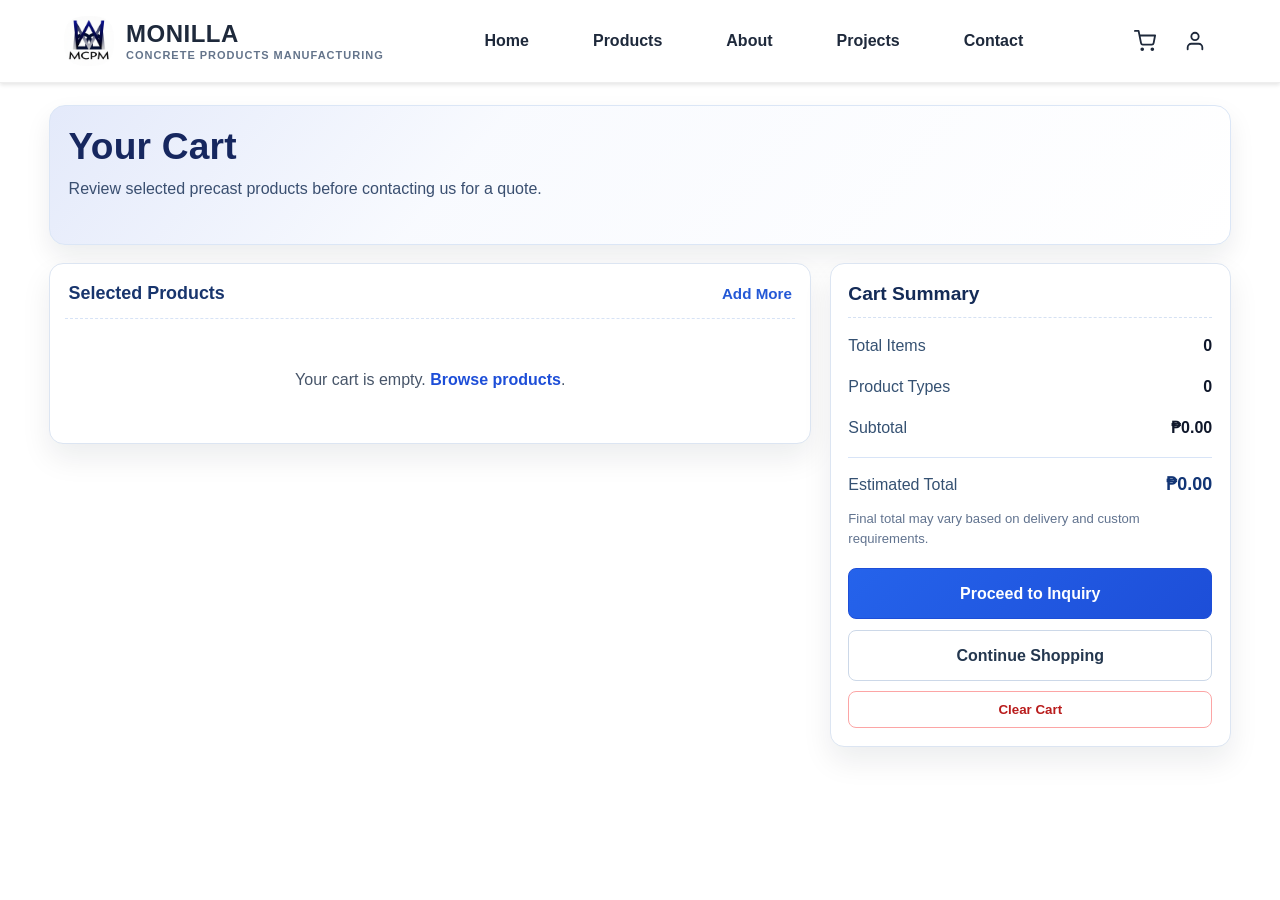
==== cart.html @ 105035a7 "Add cart system, DB tables, and frontend integration Introduce a persistent cart and ordering workfl" ====
<!doctype html>
<html lang="en">
  <head>
    <meta charset="UTF-8" />
    <meta name="viewport" content="width=device-width, initial-scale=1.0" />
    <title>Cart | Monilla Website</title>
    <link rel="icon" type="image/png" href="images/home_product/LOGO.png" />
    <link rel="stylesheet" href="style.css" />
  </head>
  <body>
    <div class="project-wrapper">
      <header>
        <div class="header-container">
          <div class="logo">
            <img
              src="images/home_product/LOGO.png"
              alt="Monilla Concrete Logo"
              class="logo-img"
            />
            <div class="logo-text">
              <span class="logo-title">MONILLA</span>
              <span class="logo-subtitle">CONCRETE PRODUCTS MANUFACTURING</span>
            </div>
          </div>

          <nav class="nav-menu">
            <a href="index.html#home" class="nav-link">Home</a>
            <a href="index.html#products" class="nav-link">Products</a>
            <a href="index.html#about" class="nav-link">About</a>
            <a href="index.html#projects" class="nav-link">Projects</a>
            <a href="index.html#contact" class="nav-link">Contact</a>
          </nav>

          <button
            class="mobile-menu-toggle"
            id="mobileMenuToggle"
            aria-label="Toggle navigation menu"
            aria-expanded="false"
            type="button"
          >
            <span></span>
            <span></span>
            <span></span>
          </button>

          <div class="header-right">
            <button
              class="header-icon-btn"
              id="cartBtn"
              aria-label="Shopping cart"
              type="button"
            >
              <svg
                xmlns="http://www.w3.org/2000/svg"
                width="22"
                height="22"
                viewBox="0 0 24 24"
                fill="none"
                stroke="currentColor"
                stroke-width="2"
                stroke-linecap="round"
                stroke-linejoin="round"
              >
                <circle cx="9" cy="21" r="1"></circle>
                <circle cx="20" cy="21" r="1"></circle>
                <path
                  d="M1 1h4l2.68 13.39a2 2 0 0 0 2 1.61h9.72a2 2 0 0 0 2-1.61L23 6H6"
                ></path>
              </svg>
              <span class="header-icon-badge hidden" id="cartBadge">0</span>
            </button>

            <div class="header-user-wrap" id="headerUserWrap">
              <button
                class="header-icon-btn"
                id="headerUserBtn"
                aria-label="User account"
                type="button"
              >
                <svg
                  xmlns="http://www.w3.org/2000/svg"
                  width="22"
                  height="22"
                  viewBox="0 0 24 24"
                  fill="none"
                  stroke="currentColor"
                  stroke-width="2"
                  stroke-linecap="round"
                  stroke-linejoin="round"
                >
                  <path d="M20 21v-2a4 4 0 0 0-4-4H8a4 4 0 0 0-4 4v2"></path>
                  <circle cx="12" cy="7" r="4"></circle>
                </svg>
              </button>
              <div class="header-user-dropdown hidden" id="headerUserDropdown">
                <a href="profile.html" class="header-dropdown-item"
                  >My Profile</a
                >
                <button
                  class="header-dropdown-item header-dropdown-logout"
                  id="headerLogoutBtn"
                  type="button"
                >
                  Logout
                </button>
              </div>
            </div>
          </div>
        </div>
      </header>

      <main class="cart-page" id="cartPage">
        <div class="cart-page-header">
          <h1>Your Cart</h1>
          <p>
            Review selected precast products before contacting us for a quote.
          </p>
        </div>

        <div class="cart-layout">
          <section class="cart-items-panel">
            <div class="cart-panel-title-row">
              <h2 class="cart-panel-title">Selected Products</h2>
              <a class="cart-panel-link" href="index.html#products">Add More</a>
            </div>
            <div id="cartItemsList"></div>
          </section>

          <aside class="cart-summary-panel">
            <h2 class="cart-summary-title">Cart Summary</h2>
            <div class="cart-summary-row">
              <span>Total Items</span>
              <span class="cart-summary-value" id="cartTotalItems">0</span>
            </div>
            <div class="cart-summary-row">
              <span>Product Types</span>
              <span class="cart-summary-value" id="cartTotalTypes">0</span>
            </div>
            <div class="cart-summary-row">
              <span>Subtotal</span>
              <span class="cart-summary-value" id="cartSubtotal">PHP 0.00</span>
            </div>
            <div class="cart-summary-row cart-summary-row-total">
              <span>Estimated Total</span>
              <span
                class="cart-summary-value cart-summary-total"
                id="cartGrandTotal"
                >PHP 0.00</span
              >
            </div>
            <p class="cart-summary-note">
              Final total may vary based on delivery and custom requirements.
            </p>

            <div class="cart-actions">
              <a class="cart-action-btn primary" href="index.html#contact"
                >Proceed to Inquiry</a
              >
              <a class="cart-action-btn" href="index.html#products"
                >Continue Shopping</a
              >
              <button
                class="cart-action-btn danger"
                id="clearCartBtn"
                type="button"
              >
                Clear Cart
              </button>
            </div>
          </aside>
        </div>
      </main>
    </div>

    <script src="js/cart.js"></script>
    <script src="js/header-auth.js"></script>
  </body>
</html>
---- style.css ----
/* === Branch Contact Section === */
.branch-contact-section {
  margin: 10em 0 5em 0;
}
.branch-contact-container {
  max-width: 1200px;
  margin: 0 auto;
}
.branch-contact-list {
  display: flex;
  flex-direction: column;
  gap: 2.5em;
}
.branch-contact-row {
  display: flex;
  flex-direction: row;
  gap: 2em;
  align-items: flex-start;
}
.branch-contact-row-bordered {
  border-bottom: 1px solid #eee;
  padding-bottom: 2em;
}
.branch-contact-icon {
  font-size: 2.2em;
  color: #3049b3;
  margin-right: 0.5em;
  display: flex;
  align-items: center;
}
.branch-contact-icon-emoji {
  vertical-align: middle;
}
.branch-contact-details {
  flex: 1;
}
.branch-contact-header {
  display: flex;
  align-items: baseline;
  gap: 0.7em;
}
.branch-contact-location {
  font-size: 2em;
  font-weight: 800;
  color: #222;
}
.branch-contact-type {
  font-size: 1em;
  color: #444;
}
.branch-contact-info-list {
  display: flex;
  flex-wrap: wrap;
  gap: 2em;
  margin-top: 1em;
}
.branch-contact-info-col {
  min-width: 180px;
}
.branch-contact-info-label {
  font-weight: 700;
  color: #22307a;
  margin-bottom: 0.3em;
}
.branch-contact-info-label-contact {
  margin: 0.7em 0 0.2em 0;
}
/* === Contact Form Section: Utility Classes for Cleaned HTML === */
.contact-form-margin {
  margin-top: 1.5rem;
}
.contact-form-btn-row {
  display: grid;
  gap: 0.6rem;
}
.contact-form-btn-fullwidth {
  width: 100%;
}
.contact-form-btn-icon {
  margin-right: 0.5rem;
}
/* About Partner With Us Section */
.about-partner-section {
  max-width: 1200px;
  margin: 5em auto 5em auto;
}
.about-partner-container {
  display: flex;
  flex-wrap: wrap;
  background: #fff;
  border-radius: 10px;
  box-shadow: 0 4px 24px rgba(30, 40, 80, 0.1);
  overflow: hidden;
  align-items: stretch;
}
.about-partner-img-col {
  flex: 1 1 340px;
  min-width: 320px;
  max-width: 480px;
  background: #f5f6fa;
  display: flex;
  align-items: center;
  justify-content: center;
}
.about-partner-img {
  width: 100%;
  height: 100%;
  max-width: 420px;
  object-fit: cover;
  display: block;
}
.about-partner-content-col {
  flex: 2 1 420px;
  min-width: 320px;
  padding: 3em 2.5em 2.5em 2.5em;
  display: flex;
  flex-direction: column;
  justify-content: center;
}
.about-partner-label {
  color: #3049b3;
  font-size: 1em;
  font-weight: 700;
  letter-spacing: 2px;
  text-transform: uppercase;
  margin-bottom: 0.7em;
}
.about-partner-title {
  font-size: 2.3em;
  font-weight: 800;
  color: #111;
  margin-bottom: 0.5em;
}
.about-partner-desc {
  font-size: 1.18em;
  color: #444;
  margin-bottom: 2em;
  max-width: 520px;
}
.about-partner-btn-row {
  display: flex;
  gap: 1em;
}
.about-partner-btn {
  font-weight: 700;
  font-size: 1.1em;
  border-radius: 4px;
  padding: 0.9em 2.5em;
  box-shadow: 0 2px 8px rgba(24, 86, 167, 0.1);
  cursor: pointer;
  border: none;
  transition: background 0.2s, color 0.2s, border 0.2s;
}
.about-partner-btn-primary {
  background: #22307a;
  color: #fff;
  border: none;
}
.about-partner-btn-primary:hover {
  background: #1856a7;
}
.about-partner-btn-secondary {
  background: #fff;
  color: #22307a;
  border: 2px solid #22307a;
}
.about-partner-btn-secondary:hover {
  background: #f0f4fa;
  color: #1856a7;
  border-color: #1856a7;
}
/* About Vision & Mission Section */
.about-vision-section {
  max-width: 1100px;
  margin: 5em auto 2em auto;
  display: flex;
  flex-wrap: wrap;
  gap: 2em;
}
.about-vision-card {
  flex: 1 1 320px;
  min-width: 260px;
  background: #fff;
  border: 1px solid #e0e0e0;
  border-radius: 8px;
  padding: 2em 2em 1.5em 2em;
  box-shadow: 0 2px 8px rgba(0, 0, 0, 0.04);
}
.about-vision-title {
  color: #22307a;
  font-size: 1.1em;
  margin-bottom: 0.7em;
  letter-spacing: 0.5px;
}
.about-vision-text {
  font-size: 1.15em;
  font-weight: 700;
  color: #222;
}
.about-mission-card {
  flex: 2 1 420px;
  min-width: 320px;
  background: #fff;
  border: 1px solid #e0e0e0;
  border-radius: 8px;
  padding: 2em 2em 1.5em 2em;
  box-shadow: 0 2px 8px rgba(0, 0, 0, 0.04);
}
.about-mission-title {
  color: #22307a;
  font-size: 1.1em;
  margin-bottom: 0.7em;
  letter-spacing: 0.5px;
}
.about-mission-list {
  font-size: 1.08em;
  padding-left: 1.2em;
  list-style: none;
  margin: 0;
}
.about-mission-item {
  margin-bottom: 0.8em;
}
.about-mission-item:last-child {
  margin-bottom: 0;
}
.about-mission-bullet {
  color: #22307a;
  font-size: 1.2em;
  margin-right: 0.5em;
  vertical-align: middle;
}
/* About Section */
.about-tabs {
  display: flex;
  justify-content: center;
  gap: 2em;
  background: #fff;
  border-bottom: 1px solid #e0e0e0;
  margin-bottom: 2em;
  margin-top: 1.5em;
}
.about-tab-link {
  color: #22307a;
  font-weight: 600;
  text-decoration: none;
  padding: 1em 0;
  transition: color 0.2s;
}
.about-tab-link:hover {
  color: #1856a7;
}
.about-overview-section {
  max-width: 900px;
  margin: 0 auto 2em auto;
}
.about-overview-title {
  font-size: 1.3em;
  color: #222;
  font-weight: 700;
  margin-bottom: 0.5em;
}
.about-overview-text {
  font-size: 1.08em;
}

@media (max-width: 900px) {
  .about-tabs {
    justify-content: flex-start;
    gap: 1rem;
    padding: 0 1rem;
    overflow-x: auto;
    overflow-y: hidden;
    white-space: nowrap;
    -webkit-overflow-scrolling: touch;
  }

  .about-tab-link {
    flex: 0 0 auto;
    white-space: nowrap;
    padding: 0.85em 0.1em;
  }

  .about-overview-section {
    padding: 0 1rem;
  }

  .about-company-section,
  .about-vision-section,
  .about-partner-section {
    padding-left: 1rem;
    padding-right: 1rem;
  }
}

@media (max-width: 600px) {
  .about-tabs {
    margin-top: 1rem;
    margin-bottom: 1.25rem;
  }

  .about-tab-link {
    font-size: 1rem;
    font-weight: 700;
  }

  .about-overview-title {
    font-size: 1.15rem;
    margin-bottom: 0.65rem;
  }

  .about-overview-text {
    font-size: 1rem;
    line-height: 1.6;
  }

  .about-vision-card,
  .about-mission-card,
  .about-partner-content-col,
  .about-partner-img-col {
    min-width: 0;
  }

  .about-partner-section {
    margin-top: 2.5em;
    margin-bottom: 2.5em;
  }

  .about-partner-container {
    flex-direction: column;
  }

  .about-partner-img-col {
    min-width: 100%;
    max-width: 100%;
    min-height: 180px;
  }

  .about-partner-content-col {
    padding: 1.5em 1.2em 1.2em 1.2em;
  }

  .about-partner-title {
    font-size: 2rem;
    line-height: 1.1;
  }

  .about-partner-desc {
    font-size: 1rem;
    margin-bottom: 1.2em;
  }

  .about-partner-btn-row {
    flex-direction: column;
    gap: 0.75em;
    width: 100%;
  }

  .about-partner-btn {
    width: 100%;
    max-width: 100%;
    padding: 0.8em 1em;
    font-size: 1rem;
  }
}
.about-company-section {
  max-width: 1200px;
  margin: 5em auto 2em auto;
}
.about-company-title {
  font-size: 1.3em;
  color: #222;
  font-weight: 700;
  text-align: center;
  margin-bottom: 1.5em;
  border-bottom: 1px solid #e0e0e0;
  padding-bottom: 0.5em;
}
.about-company-grid {
  display: grid;
  grid-template-columns: repeat(auto-fit, minmax(260px, 1fr));
  gap: 2em;
  border-bottom: 1px solid #e0e0e0;
  padding-bottom: 1.5em;
}
.about-company-grid h4 {
  color: #22307a;
  font-size: 1.1em;
  margin-bottom: 0.5em;
}
/* Why Choose Us Section */
.why-choose-section {
  margin: 2.5em 0 0 0;
  text-align: center;
}
.why-choose-title {
  font-size: 1.3rem;
  font-weight: 700;
  color: #1856a7;
  margin-bottom: 1em;
}
.why-choose-list {
  list-style: none;
  padding: 0;
  max-width: 350px;
  margin: 0 auto;
  text-align: left;
}
.why-choose-item {
  margin-bottom: 0.7em;
}
.why-choose-item:last-child {
  margin-bottom: 0;
}
.why-choose-check {
  color: #22a06b;
  font-size: 1.2em;
  margin-right: 0.5em;
  vertical-align: middle;
}
/* === Gallery Modal (Image & Video) === */
.gallery-modal {
  display: none;
  position: fixed;
  top: 0;
  left: 0;
  width: 100vw;
  height: 100vh;
  background: rgba(0,0,0,0.8);
  z-index: 2000;
  justify-content: center;
  align-items: center;
}
.gallery-modal[style*="display: block"],
.gallery-modal[style*="display: flex"] {
  display: flex !important;
}
.gallery-modal-content {
  position: relative;
  background: #fff;
  border-radius: 10px;
  padding: 2em 2em 1em 2em;
  text-align: center;
  box-shadow: 0 4px 24px rgba(30,40,80,0.10);
}
.video-modal-content {
  max-width: 600px;
  width: 95vw;
}
.image-modal-content {
  max-width: 500px;
  width: 90vw;
}
.gallery-modal-close {
  position: absolute;
  top: 10px;
  right: 10px;
  background: none;
  border: none;
  font-size: 2em;
  color: #333;
  cursor: pointer;
  z-index: 10;
}
.gallery-modal-video {
  width: 100%;
  max-width: 800px;
  height: 440px;
  object-fit: cover;
  border-radius: 12px;
  border: 1px solid #ddd;
  margin-bottom: 1em;
  background: #000;
}
.gallery-modal-img {
  width: 100%;
  max-width: 800px;
  height: 440px;
  object-fit: cover;
  border-radius: 12px;
  border: 1px solid #ddd;
  margin-bottom: 1em;
}
.gallery-modal-nav {
  display: flex;
  justify-content: space-between;
  align-items: center;
}
.gallery-modal-nav-btn {
  background: #3049b3;
  color: #fff;
  border: none;
  border-radius: 6px;
  padding: 0.5em 1.5em;
  font-weight: 700;
  font-size: 1em;
  cursor: pointer;
  transition: background 0.18s;
}
.gallery-modal-nav-btn:hover {
  background: #22307a;
}
/* === Product Gallery Section === */
.product-media-showcase {
  max-width: 1100px;
  margin: 3.5em auto 4.5em;
  padding: 2.2em 1.2em 2.5em;
  border-radius: 20px;
  background:
    linear-gradient(rgba(243, 246, 251, 0.95), rgba(241, 245, 250, 0.95)),
    url('images/home_img/ima1.png') center/cover no-repeat;
  box-shadow: 0 16px 44px rgba(18, 40, 78, 0.12);
  border: 1px solid rgba(34, 57, 101, 0.15);
}

.product-gallery-section {
  margin: 0;
  text-align: center;
}

.product-gallery-title {
  font-size: clamp(1.75rem, 3vw, 2.2rem);
  font-weight: 900;
  color: #17345b;
  margin: 0;
  letter-spacing: 0.3px;
}

.product-gallery-subtitle {
  margin: 0.35em 0 1.4em;
  color: #334e73;
  font-size: 1.05rem;
}

.product-gallery-subtitle strong {
  color: #1d2f4d;
}

.product-gallery-panel {
  max-width: 900px;
  margin: 0 auto;
  border-radius: 16px;
  padding: 1em 1em 1.25em;
  background: linear-gradient(165deg, #2f4462 0%, #1e3150 100%);
  border: 1px solid rgba(255, 255, 255, 0.12);
  box-shadow: 0 12px 24px rgba(23, 43, 72, 0.28);
}

.product-gallery-panel-title {
  color: #f6f7fb;
  font-size: 1.35rem;
  font-weight: 900;
  letter-spacing: 0.6px;
}

.product-gallery-panel-subtitle {
  margin: 0.3em 0 1em;
  color: rgba(240, 244, 253, 0.95);
  font-size: 1rem;
}

.product-gallery-row {
  display: flex;
  justify-content: center;
  align-items: stretch;
  gap: 0.8em;
  margin-bottom: 0.5em;
  flex-wrap: wrap;
}

.product-gallery-img {
  width: min(31%, 255px);
  min-width: 180px;
  height: 170px;
  object-fit: cover;
  border-radius: 10px;
  border: 1px solid rgba(211, 221, 236, 0.7);
  box-shadow: 0 7px 14px rgba(9, 22, 43, 0.2);
}

.product-gallery-btn {
  margin: 1.35em auto 0;
  display: inline-block;
  min-width: 250px;
}

.media-divider {
  width: min(88%, 760px);
  height: 3px;
  margin: 2.2em auto 1.7em;
  border-radius: 999px;
  background: linear-gradient(90deg, transparent, #ef7f1a 15%, #ef7f1a 85%, transparent);
}

.product-video-gallery-section {
  margin: 0;
  text-align: center;
}

.product-video-gallery-row {
  display: flex;
  justify-content: center;
  align-items: stretch;
  flex-wrap: wrap;
  gap: 0.9em;
  margin: 1.1em auto 0;
}

.video-thumb-card {
  position: relative;
  margin: 0;
  width: min(31%, 255px);
  min-width: 180px;
  border-radius: 10px;
  overflow: hidden;
  background: #f2f4f9;
  border: 1px solid rgba(208, 215, 228, 0.9);
  box-shadow: 0 10px 20px rgba(18, 41, 73, 0.14);
}

.video-thumb-card video {
  width: 100%;
  height: 170px;
  display: block;
  object-fit: cover;
  background: #000;
}

.video-thumb-card figcaption {
  padding: 0.55em 0.35em 0.65em;
  font-weight: 800;
  color: #324662;
  background: linear-gradient(180deg, #f8f9fc 0%, #eceff6 100%);
}

.video-play-badge {
  position: absolute;
  inset: 0;
  pointer-events: none;
}

.video-play-badge::before {
  content: '';
  position: absolute;
  top: 50%;
  left: 50%;
  width: 56px;
  height: 56px;
  border-radius: 50%;
  transform: translate(-50%, -50%);
  background: rgba(0, 0, 0, 0.35);
  border: 3px solid rgba(255, 255, 255, 0.86);
}

.video-play-badge::after {
  content: '';
  position: absolute;
  top: 50%;
  left: 50%;
  transform: translate(-36%, -50%);
  border-top: 10px solid transparent;
  border-bottom: 10px solid transparent;
  border-left: 16px solid #fff;
}

@media (max-width: 700px) {
  .product-media-showcase {
    margin: 2.5em auto 3em;
    padding: 1.5em 0.85em 1.8em;
    border-radius: 14px;
  }

  .product-gallery-title {
    font-size: 1.95rem;
  }

  .product-gallery-subtitle {
    font-size: 0.98rem;
    margin-bottom: 1.1em;
  }

  .product-gallery-panel {
    padding: 0.9em 0.75em 1em;
  }

  .product-gallery-panel-title {
    font-size: 1.1rem;
  }

  .product-gallery-panel-subtitle {
    font-size: 0.92rem;
    margin-bottom: 0.8em;
  }

  .product-gallery-img,
  .video-thumb-card {
    width: min(100%, 320px);
    min-width: 0;
  }

  .product-gallery-img,
  .video-thumb-card video {
    height: 145px;
  }

  .media-divider {
    margin: 1.8em auto 1.4em;
  }
}
/* === Products Intro Card === */
.products-intro-card {
  display: flex;
  align-items: center;
  gap: 0.7em;
  background: #f5f6fa;
  border-radius: 10px;
  box-shadow: 0 2px 8px rgba(30,40,80,0.06);
  padding: 1.1em 2em 1em 1.5em;
  margin: 2em 0 2.5em 0;
  font-size: 1.13em;
}
.products-intro-icon {
  font-size: 2em;
  color: #3049b3;
  margin-right: 0.5em;
}
.products-intro-text {
  color: #222;
}

/* === Products Grid & Cards === */
.products-grid {
  display: flex;
  gap: 2em;
  justify-content: center;
  align-items: stretch;
  margin-bottom: 2.5em;
  flex-wrap: wrap;
}
.product-card {
  background: #fff;
  border-radius: 12px;
  box-shadow: 0 2px 16px rgba(0,0,0,0.10);
  padding: 2em 1.5em 1.5em 1.5em;
  min-width: 280px;
  max-width: 340px;
  width: 100%;
  display: flex;
  flex-direction: column;
  align-items: center;
  text-align: center;
  transition: box-shadow 0.18s;
}
.product-card:hover {
  box-shadow: 0 4px 24px rgba(30,40,80,0.16);
}
.product-card-img {
  width: 100%;
  max-width: 180px;
  height: 120px;
  object-fit: contain;
  margin-bottom: 1.1em;
  border-radius: 8px;
  background: #f5f6fa;
  border: 1px solid #eee;
}
.product-card-title {
  font-size: 1.18em;
  font-weight: 700;
  color: #22307a;
  margin-bottom: 0.5em;
  letter-spacing: 1px;
  text-transform: uppercase;
}
.product-card-desc {
  font-size: 1em;
  color: #444;
  margin-bottom: 1.2em;
}

.product-card-actions {
  width: 100%;
  margin-top: auto;
  display: grid;
  gap: 0.65em;
}

.product-card-actions .product-btn {
  width: 100%;
  margin-top: 0;
}

.add-to-cart-btn {
  background: #fff;
  color: #1856a7;
  border: 1px solid #1856a7;
}

.add-to-cart-btn:hover {
  background: #1856a7;
  color: #fff;
}

.add-to-cart-btn.added {
  background: #16a34a;
  border-color: #16a34a;
  color: #fff;
}
/* === Hero Banner Section (Products) === */
.section-hero-banner {
  position: relative;
  width: 100vw;
  left: 50%;
  right: 50%;
  transform: translateX(-50%);
  min-height: 340px;
  margin-bottom: 2.5em;
}

.hero-banner-bg-img {
  width: 100vw;
  max-width: 100vw;
  min-height: 500px;
  height: 500px;
  object-fit: cover;
  position: absolute;
  top: 0;
  left: 0;
  z-index: 1;
}

.hero-banner-overlay {
  position: absolute;
  top: 0;
  left: 0;
  width: 100%;
  height: 500px;
  background: rgba(0,0,0,0.65);
  z-index: 2;
}

.hero-banner-content-row {
  position: relative;
  z-index: 3;
  display: flex;
  justify-content: flex-start;
  align-items: center;
  height: 500px;
  max-width: 1200px;
  margin: 0 auto;
}

.hero-banner-content-box {
  background: #fff;
  border-radius: 12px;
  box-shadow: 0 2px 16px rgba(0,0,0,0.18);
  padding: 2.2em 2.5em 2em 2.5em;
  min-width: 340px;
  max-width: 700px;
  width: 48vw;
  text-align: left;
  margin-left: 2.5em;
  display: flex;
  flex-direction: column;
}

.hero-banner-title {
  font-size: 2.2em;
  font-weight: 800;
  color: #222;
  margin-bottom: 0.5em;
}

.hero-banner-desc {
  font-size: 1.13em;
  color: #222;
  margin-bottom: 0.7em;
}

.hero-banner-meta {
  color: #1856a7;
  font-size: 1.08em;
  font-weight: 500;
  margin-top: 0.5em;
}

.hero-banner-blue-bar {
  height: 8px;
  background: #3049b3;
  border-radius: 0 0 8px 8px;
  width: 100%;
  margin-top: 1.2em;
}

@media (max-width: 900px) {
  .section-hero-banner {
    min-height: 500px;
  }

  .hero-banner-bg-img,
  .hero-banner-overlay {
    min-height: 500px;
    height: 500px;
  }

  .hero-banner-content-row {
    height: 500px;
    padding: 1.5rem 1.5rem 1.75rem;
    align-items: flex-start;
  }

  .hero-banner-content-box {
    width: min(100%, 36rem);
    min-width: 0;
    margin-left: 0;
    padding: 1.75em 1.5em;
  }

  .hero-banner-title {
    font-size: 1.9em;
  }
}

@media (max-width: 600px) {
  .section-hero-banner {
    min-height: 560px;
  }

  .hero-banner-bg-img,
  .hero-banner-overlay {
    min-height: 560px;
    height: 560px;
  }

  .hero-banner-content-row {
    height: 560px;
    padding: 1.25rem 1rem 1.5rem;
    align-items: flex-start;
  }

  .hero-banner-content-box {
    width: min(100%, 24rem);
    padding: 1.5em 1.25em;
  }

  .hero-banner-title {
    font-size: 1.7em;
  }

  .hero-banner-desc,
  .hero-banner-meta {
    font-size: 1rem;
  }

  .hero-banner-blue-bar {
    margin-top: 1rem;
  }
}
/* === Responsive Global Styles for Control Panel Readability === */
html {
  font-size: 100%; /* Use relative font size for better scaling */
  box-sizing: border-box;
}

body {
  font-family: Arial, Helvetica, sans-serif;
  line-height: 1.6;
  font-size: 1rem;
  background: #f9f9f9;
  color: #222;
}

*, *:before, *:after {
  box-sizing: inherit;
}

img, video {
  max-width: 100%;
  height: auto;
}

h1, h2, h3, h4, h5, h6 {
  font-family: inherit;
  line-height: 1.2;
  margin-top: 0;
  word-break: break-word;
}

p, li, td, th {
  font-size: 1rem;
  word-break: break-word;
}

@media (max-width: 900px) {
  html {
    font-size: 110%;
  }
}

@media (max-width: 600px) {
  html {
    font-size: 120%;
  }
  h1 {
    font-size: 2rem;
  }
  h2 {
    font-size: 1.5rem;
  }
  p, li, td, th {
    font-size: 1.1rem;
  }
}
/* Product Modal Popup Styles */
.product-modal-overlay {
  position: fixed;
  top: 0; left: 0; width: 100vw; height: 100vh;
  background: rgba(30,40,80,0.18);
  z-index: 3000;
  display: flex;
  align-items: center;
  justify-content: center;
  overflow-y: auto;
  padding: 1rem;
  transition: background 0.2s;
}
.product-modal-card {
  background: #fff;
  border-radius: 16px;
  box-shadow: 0 8px 32px rgba(30,40,80,0.18);
  max-width: 1100px;
  width: 98vw;
  max-height: calc(100vh - 2rem);
  display: flex;
  flex-direction: column;
  position: relative;
  padding: 0;
  overflow: auto;
}
.product-modal-close {
  position: sticky;
  top: 12px;
  right: 12px;
  margin-left: auto;
  margin-top: 12px;
  margin-right: 12px;
  background: #f5f5f5;
  border: none;
  border-radius: 50%;
  width: 36px;
  height: 36px;
  font-size: 2em;
  color: #444;
  cursor: pointer;
  z-index: 10;
  box-shadow: 0 2px 8px rgba(30,40,80,0.10);
  transition: background 0.18s;
}
.product-modal-close:hover {
  background: #eee;
}
.product-modal-content {
  display: flex;
  flex-direction: row;
  gap: 2.5em;
  padding: 2.5em 2.5em 2em 2.5em;
  align-items: flex-start;
}
.product-modal-img-col {
  flex: 1 1 420px;
  display: flex;
  align-items: flex-start;
  justify-content: center;
  min-width: 340px;
  max-width: 480px;
}
.product-modal-img {
  width: 420px;
  height: 320px;
  max-width: 100%;
  max-height: 70vh;
  object-fit: cover;
  border-radius: 12px;
  background: #f2f2f2;
  border: 1px solid #eee;
  box-shadow: 0 2px 16px rgba(0,0,0,0.12);
}
.product-modal-info-col {
  flex: 2 1 420px;
  display: flex;
  flex-direction: column;
  gap: 0.7em;
  min-width: 320px;
}
.product-modal-badge {
  background: #e6eaf7;
  color: #22307a;
  font-size: 0.95em;
  font-weight: 700;
  border-radius: 6px;
  padding: 0.3em 1em;
  display: inline-block;
  margin-bottom: 0.7em;
  letter-spacing: 1px;
  text-transform: uppercase;
}
.product-modal-title {
  font-size: 2em;
  font-weight: 800;
  color: #222;
  margin-bottom: 0.2em;
}
.product-modal-type {
  font-size: 1.1em;
  color: #444;
  margin-bottom: 0.7em;
}
.product-modal-divider {
  border: none;
  border-top: 1.5px solid #e0e0e0;
  margin: 0.7em 0 1em 0;
}
.product-modal-specs {
  font-size: 1.08em;
  color: #222;
  margin-bottom: 1.2em;
}
.product-modal-spec-label {
  font-weight: 700;
  color: #22307a;
  margin-bottom: 0.4em;
}
.product-modal-btn-row {
  display: flex;
  gap: 1em;
  margin-top: 1.2em;
}
.product-modal-btn {
  font-size: 1.08em;
  font-weight: 700;
  border-radius: 6px;
  padding: 0.9em 2.2em;
  border: 2px solid #22307a;
  cursor: pointer;
  transition: background 0.18s, color 0.18s, border 0.18s;
  outline: none;
  min-width: 150px;
  box-shadow: 0 2px 8px rgba(24,86,167,0.10);
}
.product-modal-btn.primary {
  background: #22307a;
  color: #fff;
  border-color: #22307a;
}
.product-modal-btn.primary:hover {
  background: #fff;
  color: #22307a;
}
.product-modal-btn.secondary {
  background: #fff;
  color: #22307a;
  border-color: #22307a;
}
.product-modal-btn.secondary:hover {
  background: #22307a;
  color: #fff;
}
@media (max-width: 700px) {
  .product-modal-overlay {
    align-items: flex-start;
    padding: 0.5rem;
  }

  .product-modal-card {
    width: 100%;
    max-height: calc(100vh - 1rem);
    border-radius: 10px;
  }

  .product-modal-close {
    top: 8px;
    margin-top: 8px;
    margin-right: 8px;
    width: 34px;
    height: 34px;
  }

  .product-modal-content {
    flex-direction: column;
    gap: 1em;
    padding: 0.75em 0.7em 1em 0.7em;
  }

  .product-modal-img-col,
  .product-modal-info-col {
    min-width: 0;
    max-width: 100%;
  }

  .product-modal-img {
    width: 100%;
    height: 220px;
    max-width: 100%;
    max-height: 50vw;
  }

  .product-modal-btn-row {
    flex-direction: column;
  }
}
/* Products intro card styling */
.products-intro-card {
  display: flex;
  align-items: center;
  justify-content: center;
  gap: 1em;
  background: #f7f9fc;
  border-radius: 12px;
  box-shadow: 0 2px 12px rgba(24,42,106,0.07);
  padding: 1.1em 2em;
  margin: 0 auto 2em auto;
  max-width: 600px;
  font-size: 1.18em;
  font-weight: 500;
  color: #22307a;
}
.products-intro-icon {
  font-size: 2em;
  color: #3049b3;
  flex-shrink: 0;
}
.products-intro-text {
  font-size: 1.08em;
  color: #22307a;
}
/* Redesigned Contact Form Section (matches screenshot) */
.redesigned-contact-form {
  max-width: 760px;
  margin: 2.5em auto 3em auto;
  background: #fff;
  border-radius: 20px;
  box-shadow: 0 4px 24px rgba(24,86,167,0.10);
  padding: 2.5em 2.5em 2em 2.5em;
  display: flex;
  flex-direction: column;
  gap: 0.5em;
}
.contact-form-title {
  font-size: 2.3em;
  font-weight: 800;
  color: #111;
  margin-bottom: 0.1em;
}
.contact-form-subtitle {
  font-size: 1.15em;
  color: #444;
  margin-bottom: 1.7em;
}
.redesigned-contact-form .contact-form-group {
  display: flex;
  flex-direction: column;
  margin-bottom: 1.3em;
}
.redesigned-contact-form label {
  font-weight: 700;
  color: #222;
  font-size: 1.05em;
  margin-bottom: 0.3em;
}
.redesigned-contact-form input,
.redesigned-contact-form textarea {
  border: none;
  border-bottom: 2px solid #d2d6df;
  background: transparent;
  font-size: 1.08em;
  padding: 0.5em 0 0.5em 0;
  margin-bottom: 0.1em;
  outline: none;
  transition: border-color 0.18s;
  resize: none;
}
.redesigned-contact-form input:focus,
.redesigned-contact-form textarea:focus {
  border-bottom: 2px solid #22307a;
}
.contact-form-divider {
  border-bottom: 2px solid #e0e0e0;
  margin: 2.2em 0 1.5em 0;
}
.redesigned-contact-btn {
  background: #1739a7;
  color: #fff;
  font-weight: 800;
  font-size: 1.18em;
  border: none;
  border-radius: 6px;
  padding: 1.1em 0;
  width: 100%;
  margin-top: 0.5em;
  letter-spacing: 0.5px;
  box-shadow: 0 2px 8px rgba(41, 73, 198, 0.13);
  cursor: pointer;
  transition: background 0.18s, color 0.18s;
  display: flex;
  align-items: center;
  justify-content: center;
  gap: 0.5em;
}
.redesigned-contact-btn:hover {
  background: #22307a;
  color: #fff;
}
@media (max-width: 600px) {
  .redesigned-contact-form {
    padding: 1.2em 0.7em 1.2em 0.7em;
  }
  .contact-form-title {
    font-size: 1.4em;
  }
}
/* Redesigned Project CTA Section (matches screenshot) */
.redesigned-cta {
  display: flex;
  background: #fff;
  border-radius: 12px;
  box-shadow: 0 8px 32px rgba(30, 40, 80, 0.13);
  overflow: hidden;
  max-width: 1200px;
  width: 100%;
  min-height: 360px;
  margin: 3em auto;
}
.redesigned-cta-img-wrap {
  flex: 1 1 50%;
  min-width: 340px;
  max-width: 600px;
  display: flex;
  align-items: stretch;
  background: #eee;
}
.redesigned-cta-img {
  width: 100%;
  height: 100%;
  min-height: 360px;
  object-fit: cover;
  display: block;
}
.redesigned-cta-content {
  flex: 1 1 50%;
  padding: 3em 3em 2.5em 3em;
  display: flex;
  flex-direction: column;
  justify-content: center;
  align-items: flex-start;
  background: #fff;
}
.redesigned-cta-label {
  color: #22307a;
  font-size: 1.05em;
  font-weight: 700;
  letter-spacing: 2px;
  margin-bottom: 1.2em;
  text-transform: uppercase;
}
.redesigned-cta-title {
  font-size: 2.3em;
  font-weight: 800;
  color: #111;
  margin-bottom: 0.5em;
  line-height: 1.1;
}
.redesigned-cta-desc {
  font-size: 1.13em;
  color: #444;
  margin-bottom: 2.2em;
  line-height: 1.6;
}
.redesigned-cta-btn-row {
  display: flex;
  gap: 1.2em;
}
.redesigned-cta-btn {
  font-size: 1.08em;
  font-weight: 700;
  border-radius: 6px;
  padding: 1em 2.5em;
  border: 2px solid #22307a;
  cursor: pointer;
  transition: background 0.18s, color 0.18s, border 0.18s;
  outline: none;
  min-width: 220px;
  box-shadow: 0 4px 12px rgba(24,86,167,0.10);
}
.redesigned-cta-btn.primary {
  background: #22307a;
  color: #fff;
  border-color: #22307a;
}
.redesigned-cta-btn.primary:hover {
  background: #fff;
  color: #22307a;
}
.redesigned-cta-btn.secondary {
  background: #fff;
  color: #22307a;
  border-color: #22307a;
}
.redesigned-cta-btn.secondary:hover {
  background: #22307a;
  color: #fff;
}
@media (max-width: 900px) {
  .redesigned-cta {
    flex-direction: column;
    min-height: unset;
  }
  .redesigned-cta-img-wrap {
    min-width: 100%;
  }
  .redesigned-cta-img {
    min-height: 180px;
    height: 180px;
  }
  .redesigned-cta-content {
    padding: 2em 1.5em 2em 1.5em;
    align-items: flex-start;
  }
  .redesigned-cta-title {
    font-size: 1.5em;
  }
  .redesigned-cta-desc {
    font-size: 1em;
  }

  .redesigned-cta-btn-row {
    flex-direction: column;
    width: 100%;
  }

  .redesigned-cta-btn {
    width: 100%;
    min-width: 0;
  }
}
/* Home CTA Section - Use same style as Products CTA */
.home-cta-section {
  margin: 5em 0 5em 0;
  text-align: center;
}
.home-cta-section .cta-heading-row {
  display: flex;
  align-items: center;
  justify-content: center;
  gap: 1.2em;
  margin-bottom: 1.1em;
}
.home-cta-section .cta-hr {
  flex: 1 1 0;
  border: none;
  border-top: 1.5px solid #b3c0e0;
  margin: 0 0.5em;
  height: 0;
}
.home-cta-section .cta-heading {
  font-size: 1.18em;
  font-weight: 700;
  color: #1856a7;
  letter-spacing: 0.5px;
  margin: 0 0.2em;
}
.home-cta-section .cta-btn {
  background: linear-gradient(180deg, #2563eb 0%, #1856a7 100%);
  color: #fff;
  font-weight: 700;
  border: none;
  border-radius: 6px;
  padding: 0.7em 2.2em;
  font-size: 1.08em;
  cursor: pointer;
  margin: 0.5em auto 0 auto;
  box-shadow: 0 2px 8px rgba(41, 73, 198, 0.13);
  transition: background 0.18s, color 0.18s;
  display: block;
  min-width: 220px;
}
.home-cta-section .cta-btn:hover {
  background: linear-gradient(180deg, #1856a7 0%, #2563eb 100%);
  color: #fff;
}
.home-cta-section .cta-arrow {
  margin-left: 0.5em;
  font-size: 1.1em;
  font-weight: 700;
}
/* Contact Form Section Styles */
.contact-form-section {
  max-width: 700px;
  margin: 2.5em auto 3em auto;
}

.project-cta-section {
  display: flex;
  justify-content: center;
  align-items: center;
  margin: 3em 0;
  background: none;
}

.project-cta-label {
  color: #22307a;
  font-size: 1.08em;
  font-weight: 700;
  letter-spacing: 2px;
  margin-bottom: 1.2em;
  text-transform: uppercase;
}
.project-cta-title {
  font-size: 2.6em;
  font-weight: 800;
  color: #111;
  margin-bottom: 0.5em;
  line-height: 1.1;
}
.project-cta-desc {
  font-size: 1.18em;
  color: #444;
  margin-bottom: 2.2em;
  line-height: 1.6;
}
.project-cta-btn-row {
  display: flex;
  gap: 1.2em;
}
.project-cta-btn {
  font-size: 1.1em;
  font-weight: 700;
  border-radius: 4px;
  padding: 1em 2.5em;
  border: 2px solid #22307a;
  cursor: pointer;
  transition: background 0.18s, color 0.18s, border 0.18s;
  outline: none;
}
.project-cta-btn.primary {
  background: #22307a;
  color: #fff;
  border-color: #22307a;
}
.project-cta-btn.primary:hover {
  background: #fff;
  color: #22307a;
}
.project-cta-btn.secondary {
  background: #fff;
  color: #22307a;
  border-color: #22307a;
}
.project-cta-btn.secondary:hover {
  background: #22307a;
  color: #fff;
}
@media (max-width: 900px) {
  .project-cta-container {
    flex-direction: column;
    min-height: unset;
  }
  .project-cta-img-wrap {
    min-width: 100%;
    max-width: 100%;
  }
  .project-cta-img {
    min-height: 180px;
    height: 180px;
  }
  .project-cta-content {
    padding: 2em 1.5em 2em 1.5em;
    align-items: flex-start;
  }
  .project-cta-title {
    font-size: 1.5em;
  }
  .project-cta-desc {
    font-size: 1em;
  }

  .project-cta-btn-row {
    flex-direction: column;
    width: 100%;
  }

  .project-cta-btn {
    width: 100%;
    min-width: 0;
  }
}
@media (max-width: 500px) {
  .project-cta-container {
    flex-direction: column;
    min-height: unset;
  }
  .project-cta-img-wrap {
    min-width: 100%;
    max-width: 100%;
  }
  .project-cta-img {
    min-height: 160px;
    height: 160px;
  }
  .project-cta-content {
    padding: 1.2em 1em 1.2em 1em;
    align-items: flex-start;
  }
  .project-cta-title {
    font-size: 1.5em;
  }
  .project-cta-desc {
    font-size: 1em;
  }

  .project-cta-btn-row {
    flex-direction: column;
    width: 100%;
  }

  .project-cta-btn {
    width: 100%;
    min-width: 0;
    padding: 0.8em 1em;
  }
}
@media (max-width: 900px) {
  .products-hero-content {
    left: 2vw;
    max-width: 90vw;
    min-width: unset;
    padding: 1em 0.7em 0.7em 0.7em;
  }
}
.products-hero-title {
  font-size: 2.5rem;
  font-weight: 800;
  color: #222;
  margin: 0 0 0.5em 0;
  letter-spacing: 0.5px;
}
.products-hero-desc {
  font-size: 1.18rem;
  color: #333;
  margin: 0 0 1em 0;
  line-height: 1.6;
}
.products-hero-meta {
  font-size: 1.05rem;
  color: #1856a7;
  margin-top: 1em;
}
@media (max-width: 700px) {
  .products-hero-content {
    padding: 1.2em 1em 1em 1em;
    max-width: 98vw;
  }
  .products-hero-title {
    font-size: 1.5rem;
  }
  .products-hero-desc {
    font-size: 1rem;
  }
}
/* About Hero Section Styles */
.about-hero-section {
  position: relative;
  width: 100%;
  min-height: 340px;
  display: flex;
  align-items: center;
  justify-content: center;
  margin-bottom: 0;
  z-index: 1;
}
.about-hero-bg {
  position: absolute;
  top: 0; left: 0; right: 0; bottom: 0;
  background: url('images/home_img/ima2.png') center center/cover no-repeat;
  z-index: 1;
  width: 100%;
  height: 100%;
}
.about-hero-overlay {
  position: absolute;
  top: 0; left: 0; right: 0; bottom: 0;
  background: rgba(20, 24, 32, 0.65);
  z-index: 2;
}
.about-hero-content {
  position: relative;
  z-index: 3;
  background: #fff;
  border-radius: 8px;
  box-shadow: 0 8px 32px rgba(30, 40, 80, 0.18);
  padding: 2.5em 2.5em 2em 2.5em;
  max-width: 520px;
  margin: 2.5em auto 2em auto;
  text-align: left;
  border-bottom: 6px solid #22307a;
}
.about-hero-title {
  font-size: 2.5rem;
  font-weight: 800;
  color: #222;
  margin: 0 0 0.5em 0;
  letter-spacing: 0.5px;
}
.about-hero-desc {
  font-size: 1.18rem;
  color: #333;
  margin: 0;
  line-height: 1.6;
}
@media (max-width: 700px) {
  .about-hero-content {
    padding: 1.2em 1em 1em 1em;
    max-width: 98vw;
  }
  .about-hero-title {
    font-size: 1.5rem;
  }
  .about-hero-desc {
    font-size: 1rem;
  }
}
/* Section Header Row Styles (for each section) */
.section-header-row {
  display: flex;
  align-items: center;
  background: #ebebec;
  padding: 0.5em 2em;
  border-radius: 0 0 8px 8px;
  min-height: 60px;
}
.section-title-bar {
  width: 40px;
  height: 100%;
  min-height: 60px;
  background: #3049b3;
  border-radius: 0 4px 4px 0;
  margin-right: 1.5em;
}
.section-main-title {
  font-size: 2rem;
  font-weight: 800;
  color: #222;
  margin: 0;
  letter-spacing: 0.5px;
}

@media (max-width: 700px) {
  .section-header-row {
    padding: 0.5em 1rem;
    min-height: 52px;
  }

  .section-title-bar {
    width: 18px;
    min-height: 52px;
    margin-right: 0.85rem;
  }

  .section-main-title {
    font-size: clamp(1.5rem, 6vw, 1.9rem);
  }
}
/* Footer Styles */
.site-footer {
  background: #22307a;
  color: #fff;
  padding: 3em 0 0 0;
  margin-top: 3em;
  font-family: inherit;
}
.footer-container {
  display: flex;
  flex-wrap: wrap;
  justify-content: center;
  gap: 3em;
  max-width: 1400px;
  margin: 0 auto;
  padding: 0 2em;
}
.footer-col {
  flex: 1 1 220px;
  min-width: 220px;
  max-width: 320px;
}
.footer-brand {
  flex: 2 1 320px;
  max-width: 400px;
}
.footer-logo-row {
  display: flex;
  align-items: center;
  gap: 1em;
  margin-bottom: 1em;
}
.footer-brand-title {
  font-weight: 700;
  font-size: 1.1em;
  display: block;
  color: #fff;
}
.footer-brand-since {
  font-size: 0.9em;
  color: #b3c0e0;
  display: block;
}
.footer-desc {
  margin: 1em 0 1.5em 0;
  color: #b3c0e0;
  font-size: 1.05em;
}
.footer-social {
  display: flex;
  gap: 1.2em;
  margin-bottom: 1.5em;
}
.footer-social-icon {
  display: inline-block;
  background: #3b4ba3;
  border-radius: 50%;
  padding: 0.3em;
  transition: background 0.2s;
}
.footer-social-icon:hover {
  background: #fff;
}
.footer-social-icon svg {
  display: block;
}
.footer-col h4 {
  font-size: 1.15em;
  font-weight: 700;
  margin-bottom: 1em;
  color: #fff;
}
.footer-col ul {
  list-style: none;
  padding: 0;
  margin: 0;
}
.footer-col ul li {
  margin-bottom: 0.7em;
  color: #b3c0e0;
  font-size: 1em;
}
.footer-col ul li a {
  color: #b3c0e0;
  text-decoration: none;
  transition: color 0.2s;
}
.footer-col ul li a:hover {
  color: #fff;
  text-decoration: underline;
}
.footer-contact .footer-icon {
  margin-right: 0.5em;
  font-size: 1.1em;
}
.footer-bottom {
  max-width: 1400px;
  margin: 2em auto 0 auto;
  padding: 1.5em 2em 1em 2em;
  color: #b3c0e0;
  font-size: 1em;
  text-align: center;
}
.footer-bottom hr {
  border: none;
  border-top: 1px solid #3b4ba3;
  margin-bottom: 1em;
}
/* Home Products Grid Styles */
.products-home-wrapper {
  background: #f7f7f7;
  margin: 2em auto 0 auto;
  padding: 2em 1em 3em 1em;
  max-width: 1400px;
  border-radius: 8px;
}
.products-header-row {
  display: flex;
  align-items: center;
  justify-content: space-between;
  background: #ededed;
  padding: 1em 2em;
  border-radius: 8px 8px 0 0;
  margin-bottom: 1.5em;
}
.products-main-title {
  font-size: 2.2rem;
  font-weight: 800;
  color: #222;
  margin: 0;
}
.view-all-btn {
  background: #2949c6;
  color: #fff;
  font-weight: 700;
  border: none;
  border-radius: 8px;
  padding: 0.7em 2em;
  font-size: 1.1rem;
  cursor: pointer;
  box-shadow: 0 2px 8px rgba(41, 73, 198, 0.15);
  transition: background 0.2s;
}
.view-all-btn:hover {
  background: #1e2e7a;
}
.products-grid-home {
  display: grid;
  grid-template-columns: repeat(auto-fit, minmax(300px, 1fr));
  gap: 0.5px;
  background: #e0e0e0;
  border-radius: 0 0 8px 8px;
  overflow: hidden;
}
/* Product Card Home - New Layout */
.product-card-home {
  background: #fff;
  border-radius: 10px;
  box-shadow: 0 2px 8px rgba(0,0,0,0.08);
  border: 1px solid #e0e0e0;
  display: flex;
  flex-direction: column;
  align-items: center;
  padding: 1.5em 1em 1.5em 1em;
  margin: 0.5em 0;
  min-height: 370px;
  transition: box-shadow 0.2s;
}
.product-card-home:hover {
  box-shadow: 0 4px 16px rgba(41, 73, 198, 0.15);
}
.product-card-home img {
  width: 100%;
  max-width: 220px;
  height: 140px;
  object-fit: cover;
  border-radius: 6px;
  border: 1px solid #ddd;
  margin-bottom: 1em;
}
.product-title {
  font-size: 1.35rem;
  font-weight: 700;
  color: #1856a7;
  margin: 0 0 0.5em 0;
  text-align: center;
}
.product-desc {
  font-size: 1.05rem;
  color: #333;
  margin: 0 0 1.2em 0;
  text-align: center;
}
.product-btn {
  background: #1856a7;
  color: #fff;
  font-weight: 700;
  border: none;
  border-radius: 6px;
  padding: 0.7em 2em;
  font-size: 1.05rem;
  cursor: pointer;
  margin-top: auto;
  box-shadow: 0 2px 8px rgba(41, 73, 198, 0.10);
  transition: background 0.2s;
}
.product-btn:hover {
  background: #0d3870;
}
/* Tab section visibility */
body {
  background-color: #fff;
  color: #222;
  font-family: Arial, Helvetica, sans-serif;
  margin: 0;
  padding: 0;
}

header {
  background-color: #fff;
  color: #222;
  padding: 1em 2em;
  border-bottom: 1px solid #eee;
  box-shadow: 0 2px 4px rgba(0,0,0,0.1);
  position: sticky;
  top: 0;
  z-index: 1000;
}

.header-container {
  display: flex;
  justify-content: space-between;
  align-items: center;
  width: 100%;
  padding: 0 2em;
  gap: 30px;
  box-sizing: border-box;
}

.logo {
  display: flex;
  align-items: center;
  gap: 12px;
}

.logo-img {
  width: 50px;
  height: 50px;
  flex-shrink: 0;
}

.logo-text {
  display: flex;
  flex-direction: column;
  line-height: 1.2;
}

.logo-title {
  font-size: 24px;
  font-weight: 800;
  color: #1e293b;
  letter-spacing: 0.5px;
}

.logo-subtitle {
  font-size: 11px;
  font-weight: 600;
  color: #64748b;
  letter-spacing: 1px;
}

.nav-menu {
  display: flex;
  gap: 2em;
  align-items: center;
}

.mobile-menu-toggle {
  display: none;
  flex-direction: column;
  justify-content: center;
  align-items: center;
  gap: 5px;
  width: 42px;
  height: 42px;
  border: none;
  border-radius: 8px;
  background: transparent;
  cursor: pointer;
}

.mobile-menu-toggle span {
  display: block;
  width: 22px;
  height: 2.5px;
  margin: 0 auto;
  border-radius: 999px;
  background: #fff;
  transition: transform 0.25s ease, opacity 0.25s ease;
}

.nav-link {
  color: #1e293b;
  text-decoration: none;
  font-weight: 700;
  font-size: 16px;
  transition: all 0.3s ease;
  position: relative;
  padding: 10px 16px;
  border-radius: 4px;
}

.nav-link:hover {
  color: #1e293b;
  text-decoration: none;
  background-color: #f1f5f9;
}

.nav-link.active {
  border-bottom: 3px solid #000;
  color: #1e293b;
}

.header-right {
  display: flex;
  align-items: center;
  gap: 0.5em;
}

/* Header Icon Buttons */
.header-icon-btn {
  position: relative;
  display: flex;
  align-items: center;
  justify-content: center;
  width: 42px;
  height: 42px;
  border: none;
  border-radius: 10px;
  background: transparent;
  color: #1e293b;
  cursor: pointer;
  transition: background 0.2s ease, color 0.2s ease;
  padding: 0;
  flex-shrink: 0;
}

.header-icon-btn:hover {
  background: #f1f5f9;
  color: #2563eb;
}

.header-icon-badge {
  position: absolute;
  top: 4px;
  right: 4px;
  min-width: 17px;
  height: 17px;
  border-radius: 999px;
  background: #ef4444;
  color: #fff;
  font-size: 10px;
  font-weight: 700;
  display: flex;
  align-items: center;
  justify-content: center;
  padding: 0 3px;
  pointer-events: none;
}

.header-icon-badge.hidden {
  display: none;
}

/* User Avatar (initials circle shown when logged in) */
.header-user-avatar {
  display: inline-flex;
  align-items: center;
  justify-content: center;
  width: 32px;
  height: 32px;
  border-radius: 50%;
  background: linear-gradient(135deg, #2563eb 0%, #1e40af 100%);
  color: #fff;
  font-size: 13px;
  font-weight: 700;
  letter-spacing: 0.5px;
  flex-shrink: 0;
}

/* User Wrap & Dropdown */
.header-user-wrap {
  position: relative;
}

.header-user-dropdown {
  position: absolute;
  top: calc(100% + 10px);
  right: 0;
  min-width: 180px;
  background: #fff;
  border: 1px solid #e2e8f0;
  border-radius: 10px;
  box-shadow: 0 8px 24px rgba(15, 23, 42, 0.14);
  z-index: 2000;
  padding: 6px;
  display: flex;
  flex-direction: column;
  gap: 2px;
}

.header-user-dropdown.hidden {
  display: none;
}

.header-dropdown-item {
  display: flex;
  align-items: center;
  gap: 10px;
  padding: 10px 14px;
  border-radius: 7px;
  font-size: 14px;
  font-weight: 600;
  color: #1e293b;
  text-decoration: none;
  cursor: pointer;
  background: none;
  border: none;
  width: 100%;
  text-align: left;
  transition: background 0.18s ease, color 0.18s ease;
}

.header-dropdown-item:hover {
  background: #f1f5f9;
  color: #2563eb;
}

.header-dropdown-logout {
  color: #dc2626;
}

.header-dropdown-logout:hover {
  background: #fef2f2;
  color: #b91c1c;
}

@media (max-width: 900px) {
  header {
    background: linear-gradient(90deg, #1e2f86 0%, #24359b 100%);
    border-bottom: none;
    padding: 0.9em 1em;
    
    
  }

  .header-container {
    padding: 0;
    gap: 0.75em;
    position: relative;
  }

  .logo {
    gap: 8px;
    min-width: 0;
  }

  .logo-img {
    width: 34px;
    height: 34px;
  }

  .logo-title {
    color: #fff;
    font-size: 17px;
    letter-spacing: 0.4px;
  }

  .logo-subtitle {
    color: rgba(255, 255, 255, 0.86);
    font-size: 8px;
    letter-spacing: 0.8px;
  }

  .mobile-menu-toggle {
    display: inline-flex;
    margin-left: auto;
    width: 44px;
    height: 44px;
    border-radius: 10px;
    background: transparent;
    z-index: 1400;
  }

  .mobile-menu-toggle[aria-expanded="true"] span:nth-child(1) {
    transform: translateY(7px) rotate(45deg);
  }

  .mobile-menu-toggle[aria-expanded="true"] span:nth-child(2) {
    opacity: 0;
  }

  .mobile-menu-toggle[aria-expanded="true"] span:nth-child(3) {
    transform: translateY(-8px) rotate(-45deg);
  }

  .header-right {
    display: flex;
    gap: 0.25em;
  }

  .header-icon-btn {
    width: 38px;
    height: 38px;
    color: #fff;
  }

  .header-icon-btn:hover {
    background: rgba(255, 255, 255, 0.15);
    color: #fff;
  }

  .nav-menu {
    display: flex;
    position: fixed;
    top: 74px;
    left: 8px;
    right: 8px;
    z-index: 1200;
    flex-direction: column;
    align-items: stretch;
    gap: 0;
    background: #eceef2;
    border-radius: 0 0 8px 8px;
    padding: 1.15em 1.35em 1.2em;
    box-shadow: 0 14px 30px rgba(15, 23, 42, 0.28);
    border: 1px solid #d5dbe9;
    max-height: calc(100vh - 82px);
    overflow-y: auto;
    opacity: 0;
    visibility: hidden;
    pointer-events: none;
    transform: translateY(-8px);
    transition: opacity 0.2s ease, transform 0.2s ease, visibility 0.2s;
  }

  .nav-menu.mobile-open {
    opacity: 1;
    visibility: visible;
    pointer-events: auto;
    transform: translateY(0);
  }

  .nav-link {
    font-size: 1.12rem;
    color: #13265d;
    font-weight: 800;
    padding: 0.95em 0.15em;
    border-radius: 0;
    line-height: 1.2;
    border-bottom: 1px solid #cfd5df;
  }

  .nav-link + .nav-link {
    margin-top: 0;
  }

  .nav-link:hover,
  .nav-link:focus {
    background: transparent;
    color: #0f1f49;
  }

  .nav-link.active {
    border-bottom: none;
    background: transparent;
    color: #0f1f49;
  }

  .cart-layout {
    grid-template-columns: 1fr;
  }

  .nav-link:last-child {
    border-bottom: none;
  }

  body.mobile-menu-open {
    overflow: hidden;
  }
}


/* Cart Page */
.cart-page {
  max-width: 1220px;
  margin: 1.4em auto 4em;
  padding: 0 1.2em 1.2em;
}

.cart-page-header h1 {
  margin: 0;
  font-size: clamp(1.8rem, 2.9vw, 2.35rem);
  color: #16275f;
  letter-spacing: 0.2px;
}

.cart-page-header p {
  margin: 0.45em 0 1.45em;
  color: #3a4f70;
  max-width: 680px;
}

.cart-page-header {
  padding: 1.1em 1.15em 1.2em;
  border-radius: 16px;
  margin-bottom: 1.15em;
  background:
    linear-gradient(130deg, rgba(29, 78, 216, 0.12) 0%, rgba(37, 99, 235, 0.03) 36%, rgba(255, 255, 255, 0.95) 100%),
    #fff;
  border: 1px solid #dbe6f6;
  box-shadow: 0 12px 26px rgba(15, 23, 42, 0.08);
}

.cart-layout {
  display: grid;
  gap: 1.15em;
  grid-template-columns: minmax(0, 1.9fr) minmax(280px, 1fr);
  align-items: start;
}

.cart-items-panel,
.cart-summary-panel {
  background: #ffffff;
  border: 1px solid #dce5f2;
  border-radius: 14px;
  box-shadow: 0 14px 30px rgba(15, 23, 42, 0.08);
}

.cart-items-panel {
  padding: 0.95em;
}

.cart-panel-title-row {
  display: flex;
  align-items: center;
  justify-content: space-between;
  gap: 0.8em;
  margin-bottom: 0.8em;
  padding: 0.15em 0.2em 0.75em;
  border-bottom: 1px dashed #d7e3f6;
}

.cart-panel-title {
  margin: 0;
  color: #18356d;
  font-size: 1.12rem;
}

.cart-panel-link {
  color: #2459d6;
  font-weight: 700;
  text-decoration: none;
  font-size: 0.95rem;
}

.cart-panel-link:hover {
  text-decoration: underline;
}

.cart-summary-panel {
  padding: 1.1em;
  position: sticky;
  top: 98px;
}

.cart-item {
  display: grid;
  grid-template-columns: 120px 1fr;
  gap: 1.05em;
  padding: 0.9em;
  border-radius: 12px;
  background: linear-gradient(180deg, #fbfdff 0%, #f7faff 100%);
  border: 1px solid #deebff;
}

.cart-item + .cart-item {
  margin-top: 0.75em;
}

.cart-item-img {
  width: 120px;
  height: 95px;
  object-fit: contain;
  border-radius: 8px;
  border: 1px solid #e2e8f0;
  background: #fff;
}

.cart-item-title {
  margin: 0;
  color: #1e293b;
  font-size: 1rem;
  font-weight: 700;
}

.cart-item-type {
  margin: 0.3em 0 0.72em;
  color: #4a607f;
  font-size: 0.95rem;
}

.cart-item-pricing {
  display: flex;
  flex-wrap: wrap;
  gap: 0.7em 1.1em;
  margin: 0 0 0.7em;
}

.cart-item-unit-price,
.cart-item-line-total {
  display: inline-flex;
  align-items: center;
  padding: 0.2em 0.55em;
  border-radius: 6px;
  font-size: 0.86rem;
  font-weight: 700;
}

.cart-item-unit-price {
  color: #1d4fbe;
  background: #eaf1ff;
}

.cart-item-line-total {
  color: #0f5132;
  background: #e9f8ef;
}

.cart-item-controls {
  display: flex;
  flex-wrap: wrap;
  gap: 0.65em;
  align-items: center;
}

.qty-control {
  display: inline-flex;
  align-items: center;
  border: 1px solid #cfd9e7;
  border-radius: 8px;
  overflow: hidden;
  background: #fff;
}

.qty-btn {
  border: none;
  background: #f1f5f9;
  color: #1e293b;
  width: 32px;
  height: 32px;
  cursor: pointer;
  font-size: 1rem;
  font-weight: 700;
}

.qty-btn:hover {
  background: #dbe7fb;
}

.qty-value {
  min-width: 36px;
  text-align: center;
  font-weight: 700;
  color: #0f172a;
}

.cart-remove-btn {
  border: 1px solid #fca5a5;
  background: #fff;
  color: #b91c1c;
  border-radius: 8px;
  padding: 0.4em 0.7em;
  font-weight: 700;
  cursor: pointer;
}

.cart-remove-btn:hover {
  background: #fef2f2;
}

.cart-empty {
  text-align: center;
  padding: 2.2em 1em;
  color: #475569;
}

.cart-empty a {
  color: #1d4ed8;
  font-weight: 700;
  text-decoration: none;
}

.cart-empty a:hover {
  text-decoration: underline;
}

.cart-summary-title {
  margin: 0;
  color: #142b57;
  font-size: 1.2rem;
  padding-bottom: 0.65em;
  border-bottom: 1px dashed #d5e1f3;
}

.cart-summary-row {
  display: flex;
  justify-content: space-between;
  align-items: center;
  margin-top: 0.95em;
  color: #355172;
}

.cart-summary-value {
  font-weight: 800;
  color: #0f172a;
}

.cart-summary-row-total {
  margin-top: 1.05em;
  padding-top: 0.75em;
  border-top: 1px solid #d8e4f7;
}

.cart-summary-total {
  font-size: 1.12rem;
  color: #123575;
}

.cart-summary-note {
  margin: 0.75em 0 0;
  font-size: 0.82rem;
  color: #61738f;
  line-height: 1.5;
}

.cart-actions {
  margin-top: 1.25em;
  display: grid;
  gap: 0.65em;
}

.cart-action-btn {
  display: block;
  width: 100%;
  text-align: center;
  border-radius: 8px;
  border: 1px solid #ccd8e8;
  padding: 0.74em 1em;
  font-weight: 700;
  text-decoration: none;
  background: #fff;
  color: #24374f;
}

.cart-action-btn:hover {
  background: #eff5ff;
}

.cart-action-btn.primary {
  background: linear-gradient(135deg, #2563eb 0%, #1d4ed8 100%);
  border-color: #1d4ed8;
  color: #fff;
}

.cart-action-btn.primary:hover {
  background: linear-gradient(135deg, #1f58d5 0%, #1b45be 100%);
}

.cart-action-btn.danger {
  border-color: #fca5a5;
  color: #b91c1c;
}

.cart-action-btn.danger:hover {
  background: #fef2f2;
}

@media (max-width: 640px) {
  .cart-page {
    margin-top: 1em;
    padding: 0 0.75em 1em;
  }

  .cart-page-header {
    border-radius: 12px;
    padding: 0.9em 0.9em 1em;
  }

  .cart-page-header p {
    margin-bottom: 0;
  }

  .cart-panel-title-row {
    flex-direction: column;
    align-items: flex-start;
    gap: 0.35em;
  }

  .cart-summary-panel {
    position: static;
  }

  .cart-item {
    grid-template-columns: 1fr;
  }

  .cart-item-img {
    width: 100%;
    height: 170px;
  }
}

/* Carousel Styles */
.carousel-section {
  width: 100%;
  padding: 0 !important;
  margin: 0 !important;
}

.carousel {
  width: 100%;
  height: 85vh;
  min-height: 600px;
  overflow: hidden;
  background-color: #000;
}

.carousel-container {
  position: relative;
  width: 100%;
  height: 100%;
}

.carousel-img {
  position: absolute;
  width: 100%;
  height: 100%;
  object-fit: cover;
  opacity: 0;
  transition: opacity 0.8s ease-in-out;
}

.carousel-img.active {
  opacity: 1;
}

.carousel-overlay {
  position: absolute;
  top: 50%;
  left: 50%;
  transform: translate(-50%, -50%);
  text-align: center;
  color: white;
  z-index: 10;
  width: 90%;
  max-width: 1200px;
  text-shadow: 2px 2px 8px rgba(0, 0, 0, 0.9  );
}

.hero-title {
  font-size: 5rem;
  font-weight: 900;
  margin: 0;
  color: white;
  letter-spacing: 0.1em;
  line-height: 1.1;
  text-transform: uppercase;
}

.hero-subtitle {
  font-size: 3rem;
  color: white;
  font-weight: 600;
  margin: 0.5rem 0;
  letter-spacing: 0.05em;
}

.hero-tagline {
  font-size: 1.5rem;
  font-weight: 500;
  margin: 1.5rem 0 0 0;
  letter-spacing: 0.02em;
}

@media (max-width: 768px) {
  .hero-title {
    font-size: 3rem;
  }
  .hero-subtitle {
    font-size: 2rem;
  }
  .hero-tagline {
    font-size: 1.2rem;
  }
}

/* Products Section Hero Banner */
.section-hero-banner {
  position: relative;
  width: 100vw;
  left: 50%;
  right: 50%;
  transform: translateX(-50%);
  min-height: 500px;
  margin-bottom: 2.5em;
}
.hero-bg-img {
  width: 100vw;
  max-width: 100vw;
  min-height: 500px;
  height: 500px;
  object-fit: cover;
  position: absolute;
  top: 0;
  left: 0;
  z-index: 1;
}
.hero-overlay {
  position: absolute;
  top: 0;
  left: 0;
  width: 100%;
  height: 500px;
  background: rgba(0,0,0,0.65);
  z-index: 2;
}
.hero-content-row {
  position: relative;
  z-index: 3;
  display: flex;
  justify-content: flex-start;
  align-items: center;
  height: 500px;
  max-width: 1200px;
  margin: 0 auto;
}
.hero-content-box {
  background: #fff;
  border-radius: 12px;
  box-shadow: 0 2px 16px rgba(0,0,0,0.18);
  padding: 2.2em 2.5em 2em 2.5em;
  min-width: 340px;
  max-width: 700px;
  width: 48vw;
  text-align: left;
  margin-left: 2.5em;
  display: flex;
  flex-direction: column;
}
.hero-content-title {
  font-size: 2.2em;
  font-weight: 800;
  color: #222;
  margin-bottom: 0.5em;
}
.hero-content-desc {
  font-size: 1.13em;
  color: #222;
  margin-bottom: 0.7em;
}
.hero-content-meta {
  color: #1856a7;
  font-size: 1.08em;
  font-weight: 500;
  margin-top: 0.5em;
}
.hero-blue-bar {
  height: 8px;
  background: #3049b3;
  border-radius: 0 0 8px 8px;
  width: 100%;
  margin-top: 1.2em;
}
@media (max-width: 900px) {
  .hero-content-box {
    min-width: unset;
    width: 90vw;
    margin-left: 1em;
    padding: 1.2em 1em 1em 1em;
  }
  .hero-content-row {
    height: 500px;
  }
}
@media (max-width: 700px) {
  .hero-content-title {
    font-size: 1.5em;
  }
  .hero-content-desc {
    font-size: 1em;
  }
  .hero-content-box {
    padding: 1em 0.7em 0.7em 0.7em;
  }
}

/* Project Filter and Card Grid Section */
.project-filter-section {
  margin: 2.5em 0 2em 0;
}
.project-filters {
  display: flex;
  flex-wrap: wrap;
  gap: 1em;
  justify-content: center;
  margin-bottom: 2em;
}
.project-filter-btn {
  background: #fff;
  color: #22307a;
  border: 2px solid #e0e0e0;
  border-radius: 2em;
  font-weight: 600;
  font-size: 1em;
  padding: 0.5em 1.6em;
  cursor: pointer;
  transition: background 0.18s, color 0.18s, border 0.18s;
  outline: none;
}
.project-filter-btn.active,
.project-filter-btn:hover {
  background: #3049b3;
  color: #fff;
  border-color: #3049b3;
}
.project-card-grid {
  display: grid;
  grid-template-columns: repeat(3, 1fr);
  gap: 2.2em 2em;
  justify-content: center;
}
.project-card {
  background: #fff;
  border-radius: 16px;
  box-shadow: 0 2px 16px rgba(24,86,167,0.08);
  overflow: hidden;
  display: flex;
  flex-direction: column;
  transition: box-shadow 0.18s;
}
.project-card:hover {
  box-shadow: 0 6px 24px rgba(24,86,167,0.16);
}
.project-card-img-wrap {
  position: relative;
  width: 100%;
  height: 180px;
  overflow: hidden;
}
.project-card-img {
  width: 100%;
  height: 100%;
  object-fit: cover;
  display: block;
}
.project-card-badge {
  position: absolute;
  top: 1em;
  right: 1em;
  background: #3049b3;
  color: #fff;
  font-size: 0.95em;
  font-weight: 700;
  border-radius: 1em;
  padding: 0.3em 1.1em;
  box-shadow: 0 2px 8px rgba(24,86,167,0.10);
  z-index: 2;
}
.project-card-badge.residential { background: #3b5ed6; }
.project-card-badge.commercial { background: #2a4b7c; }
.project-card-badge.industrial { background: #1856a7; }
.project-card-badge.infrastructure { background: #1e7ca7; }
.project-card-body {
  padding: 1.3em 1.5em 1.2em 1.5em;
  display: flex;
  flex-direction: column;
  gap: 0.5em;
}
.project-card-title {
  font-size: 1.18em;
  font-weight: 700;
  color: #222;
  margin-bottom: 0.2em;
}
.project-card-desc {
  font-size: 1em;
  color: #444;
  margin-bottom: 0.7em;
}
.project-card-meta {
  font-size: 0.98em;
  color: #1856a7;
  display: flex;
  gap: 1.2em;
  align-items: center;
}
@media (max-width: 700px) {
  .project-card-grid {
    grid-template-columns: 1fr;
    gap: 1.2em;
  }
  .project-card-img-wrap {
    height: 140px;
  }
  .project-card-body {
    padding: 1em 1em 0.9em 1em;
  }
}

/* Project Filter Container for Centering and Margin */
.project-filter-container {
  max-width: 1200px;
  margin: 0 auto;
  padding: 0 1.5em 2em 1.5em;
}

/* === Scroll to Top/Bottom Buttons === */
.scroll-btn {
  position: fixed;
  right: 2vw;
  z-index: 9999;
  width: 48px;
  height: 48px;
  border: none;
  border-radius: 50%;
  background: #22307a;
  color: #fff;
  font-size: 2em;
  box-shadow: 0 2px 8px rgba(30,40,80,0.18);
  cursor: pointer;
  opacity: 0;
  pointer-events: none;
  transition: opacity 0.2s, bottom 0.2s;
}
#scrollToTopBtn {
  bottom: 90px;
}
#scrollToBottomBtn {
  bottom: 30px;
}
.scroll-btn.visible {
  opacity: 1;
  pointer-events: auto;
}

@media (max-width: 600px) {
  .scroll-btn {
    width: 38px;
    height: 38px;
    font-size: 1.3em;
    right: 3vw;
  }
  #scrollToTopBtn {
    bottom: 70px;
  }
  #scrollToBottomBtn {
    bottom: 20px;
  }
}
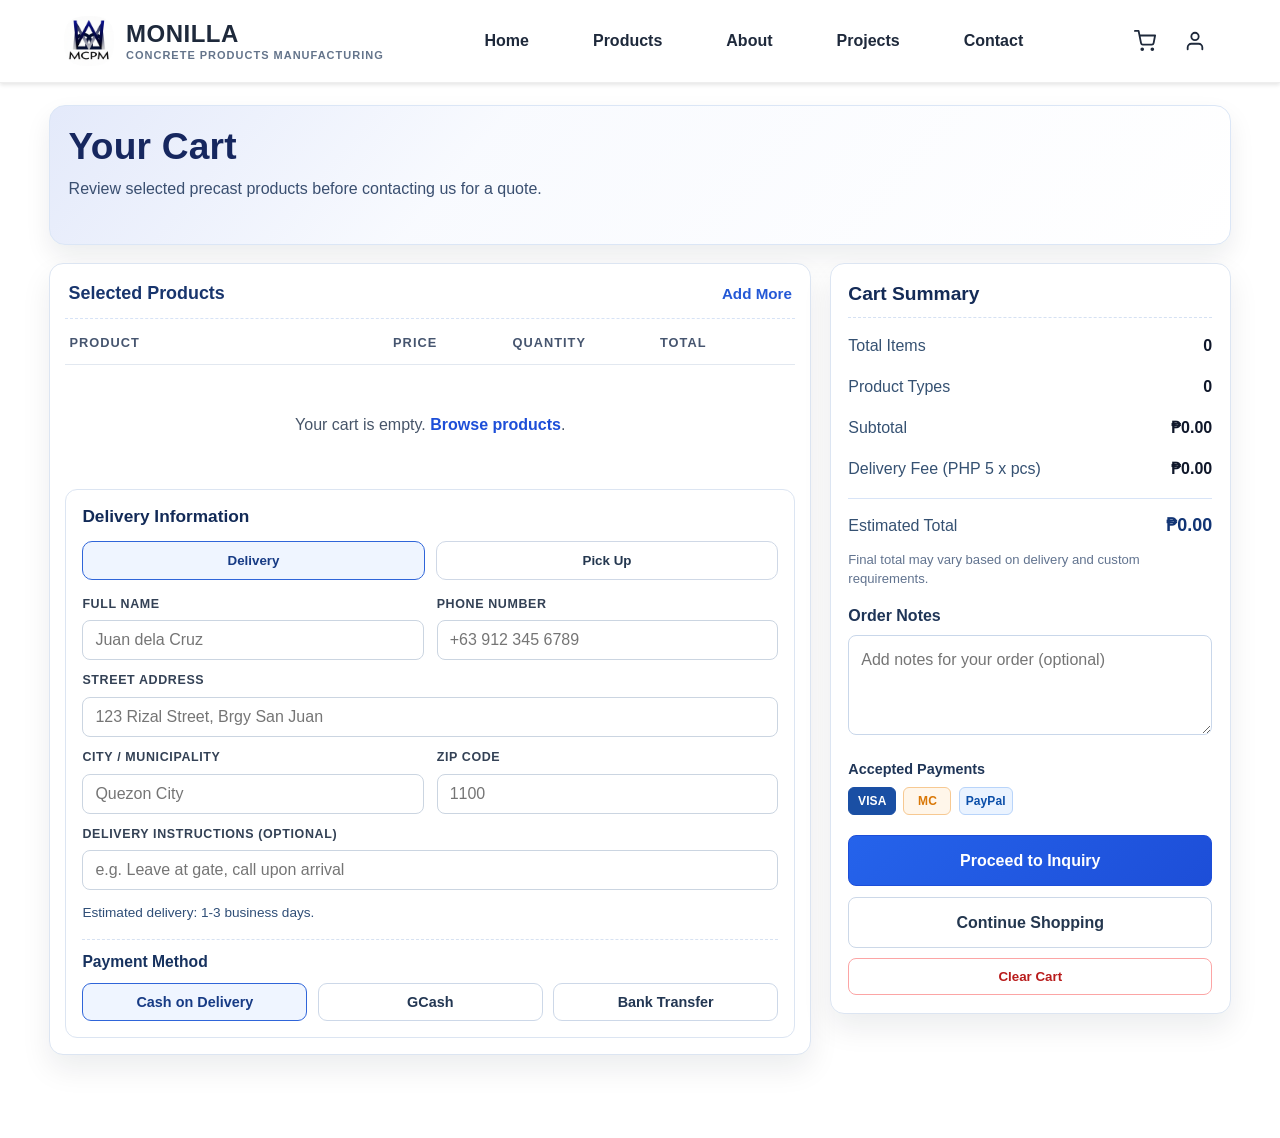
==== commit 4996225e: "Add admin panel, admin API and role support Introduce admin UI and role-based admin support: add adm" ====
--- a/cart.html
+++ b/cart.html
@@ -25,10 +25,10 @@
 
           <nav class="nav-menu">
             <a href="index.html#home" class="nav-link">Home</a>
-            <a href="index.html#products" class="nav-link">Products</a>
-            <a href="index.html#about" class="nav-link">About</a>
-            <a href="index.html#projects" class="nav-link">Projects</a>
-            <a href="index.html#contact" class="nav-link">Contact</a>
+            <a href="products.html" class="nav-link">Products</a>
+            <a href="about.html" class="nav-link">About</a>
+            <a href="projects.html" class="nav-link">Projects</a>
+            <a href="contact.html" class="nav-link">Contact</a>
           </nav>
 
           <button
@@ -121,9 +121,154 @@
           <section class="cart-items-panel">
             <div class="cart-panel-title-row">
               <h2 class="cart-panel-title">Selected Products</h2>
-              <a class="cart-panel-link" href="index.html#products">Add More</a>
+              <a class="cart-panel-link" href="products.html">Add More</a>
+            </div>
+            <div class="cart-table-head" aria-hidden="true">
+              <span class="cart-table-col product">Product</span>
+              <span class="cart-table-col price">Price</span>
+              <span class="cart-table-col qty">Quantity</span>
+              <span class="cart-table-col total">Total</span>
+              <span class="cart-table-col action"></span>
             </div>
             <div id="cartItemsList"></div>
+
+            <section class="delivery-info-card" id="deliveryInfoCard">
+              <h3 class="delivery-info-title">Delivery Information</h3>
+
+              <div
+                class="delivery-mode-grid"
+                role="radiogroup"
+                aria-label="Order mode"
+              >
+                <button
+                  class="delivery-mode-btn is-active"
+                  type="button"
+                  data-mode="delivery"
+                  aria-pressed="true"
+                >
+                  Delivery
+                </button>
+                <button
+                  class="delivery-mode-btn"
+                  type="button"
+                  data-mode="pickup"
+                  aria-pressed="false"
+                >
+                  Pick Up
+                </button>
+              </div>
+
+              <div class="delivery-form-grid" id="deliveryFormGrid">
+                <label class="delivery-field">
+                  <span>Full Name</span>
+                  <input
+                    id="deliveryFullName"
+                    type="text"
+                    placeholder="Juan dela Cruz"
+                  />
+                </label>
+
+                <label class="delivery-field">
+                  <span>Phone Number</span>
+                  <input
+                    id="deliveryPhone"
+                    type="text"
+                    placeholder="+63 912 345 6789"
+                  />
+                </label>
+
+                <label
+                  class="delivery-field delivery-field-full is-hidden"
+                  data-pickup-only="true"
+                >
+                  <span>Pick Up Branch</span>
+                  <select id="pickupBranch">
+                    <option
+                      value="Mango Village, Salitran IV, Dasmarinas, Cavite"
+                    >
+                      Main Branch - Mango Village, Salitran IV, Dasmarinas,
+                      Cavite
+                    </option>
+                  </select>
+                </label>
+
+                <label
+                  class="delivery-field delivery-field-full"
+                  data-delivery-only="true"
+                >
+                  <span>Street Address</span>
+                  <input
+                    id="deliveryStreet"
+                    type="text"
+                    placeholder="123 Rizal Street, Brgy San Juan"
+                  />
+                </label>
+
+                <label class="delivery-field" data-delivery-only="true">
+                  <span>City / Municipality</span>
+                  <input
+                    id="deliveryCity"
+                    type="text"
+                    placeholder="Quezon City"
+                  />
+                </label>
+
+                <label class="delivery-field" data-delivery-only="true">
+                  <span>ZIP Code</span>
+                  <input id="deliveryZip" type="text" placeholder="1100" />
+                </label>
+
+                <label
+                  class="delivery-field delivery-field-full"
+                  data-delivery-only="true"
+                >
+                  <span>Delivery Instructions (Optional)</span>
+                  <input
+                    id="deliveryInstructions"
+                    type="text"
+                    placeholder="e.g. Leave at gate, call upon arrival"
+                  />
+                </label>
+              </div>
+
+              <p class="delivery-estimate-note" id="deliveryEstimateNote">
+                Estimated delivery: 1-3 business days.
+              </p>
+
+              <div class="payment-method-box" id="paymentMethodBox">
+                <h4 class="payment-method-title">Payment Method</h4>
+                <div
+                  class="payment-method-grid"
+                  role="radiogroup"
+                  aria-label="Payment method"
+                >
+                  <button
+                    class="payment-method-btn is-active"
+                    type="button"
+                    data-payment="cod"
+                    aria-pressed="true"
+                  >
+                    Cash on Delivery
+                  </button>
+                  <button
+                    class="payment-method-btn"
+                    type="button"
+                    data-payment="gcash"
+                    aria-pressed="false"
+                  >
+                    GCash
+                  </button>
+                  <button
+                    class="payment-method-btn"
+                    type="button"
+                    data-payment="bank"
+                    aria-pressed="false"
+                  >
+                    Bank Transfer
+                  </button>
+                </div>
+              </div>
+            </section>
           </section>
 
           <aside class="cart-summary-panel">
@@ -139,6 +284,12 @@
             <div class="cart-summary-row">
               <span>Subtotal</span>
               <span class="cart-summary-value" id="cartSubtotal">PHP 0.00</span>
+            </div>
+            <div class="cart-summary-row">
+              <span>Delivery Fee (PHP 5 x pcs)</span>
+              <span class="cart-summary-value" id="cartDeliveryFee"
+                >PHP 0.00</span
+              >
             </div>
             <div class="cart-summary-row cart-summary-row-total">
               <span>Estimated Total</span>
@@ -152,11 +303,32 @@
               Final total may vary based on delivery and custom requirements.
             </p>
 
+            <div class="cart-order-notes">
+              <label for="cartOrderNotes">Order Notes</label>
+              <textarea
+                id="cartOrderNotes"
+                rows="3"
+                placeholder="Add notes for your order (optional)"
+              ></textarea>
+            </div>
+
+            <div class="cart-payment-badges" aria-label="Accepted payments">
+              <span class="cart-payment-label">Accepted Payments</span>
+              <div class="cart-payment-badge-row">
+                <span class="cart-payment-badge visa">VISA</span>
+                <span class="cart-payment-badge mastercard">MC</span>
+                <span class="cart-payment-badge paypal">PayPal</span>
+              </div>
+            </div>
+
             <div class="cart-actions">
-              <a class="cart-action-btn primary" href="index.html#contact"
+              <a
+                class="cart-action-btn primary"
+                id="proceedInquiryBtn"
+                href="contact.html"
                 >Proceed to Inquiry</a
               >
-              <a class="cart-action-btn" href="index.html#products"
+              <a class="cart-action-btn" href="products.html"
                 >Continue Shopping</a
               >
               <button
@@ -169,6 +341,36 @@
             </div>
           </aside>
         </div>
+
+        <div
+          id="orderPlacedModal"
+          class="order-placed-overlay hidden"
+          aria-hidden="true"
+        >
+          <div
+            class="order-placed-card"
+            role="dialog"
+            aria-modal="true"
+            aria-labelledby="orderPlacedTitle"
+          >
+            <div class="order-placed-check">✓</div>
+            <h3 id="orderPlacedTitle">Order Placed!</h3>
+            <p class="order-placed-text">
+              Thank you for choosing Monilla Concrete Products.
+            </p>
+            <p class="order-placed-meta" id="orderPlacedMeta">
+              Delivery - Cash on Delivery - Total PHP 0.00
+            </p>
+            <p class="order-placed-notes" id="orderPlacedNotes">Notes: -</p>
+
+            <div class="order-placed-actions">
+              <a class="order-placed-btn secondary" href="contact.html"
+                >Go to Inquiry</a
+              >
+              <a class="order-placed-btn" href="products.html">Order Again</a>
+            </div>
+          </div>
+        </div>
       </main>
     </div>
 
--- a/style.css
+++ b/style.css
@@ -79,6 +79,62 @@
 .contact-form-btn-icon {
   margin-right: 0.5rem;
 }
+
+.contact-map-section {
+  margin: 3.2em 0 1.8em;
+}
+
+.contact-map-container {
+  max-width: 1200px;
+  margin: 0 auto;
+  background: #fff;
+  border: 1px solid #dde4f2;
+  border-radius: 14px;
+  padding: 1.2em 1.2em 1.35em;
+  box-shadow: 0 8px 22px rgba(21, 46, 97, 0.08);
+}
+
+.contact-map-title {
+  margin: 0;
+  color: #1f3767;
+  font-size: 1.4rem;
+  font-weight: 800;
+}
+
+.contact-map-address {
+  margin: 0.45em 0 1em;
+  color: #344764;
+  font-size: 0.98rem;
+  line-height: 1.45;
+}
+
+.contact-map-frame-wrap {
+  border-radius: 12px;
+  overflow: hidden;
+  border: 1px solid #d5dfef;
+}
+
+.contact-map-frame {
+  width: 100%;
+  height: 360px;
+  border: 0;
+  display: block;
+}
+
+@media (max-width: 680px) {
+  .contact-map-frame {
+    height: 280px;
+  }
+}
+
+.feedback-section {
+  margin: 4em 0 5em;
+}
+
+.feedback-section .contact-form-section {
+  margin-top: 0;
+}
+
 /* About Partner With Us Section */
 .about-partner-section {
   max-width: 1200px;
@@ -444,12 +500,14 @@
   box-shadow: 0 4px 24px rgba(30,40,80,0.10);
 }
 .video-modal-content {
-  max-width: 600px;
-  width: 95vw;
+  width: min(96vw, 1100px);
+  max-width: 1100px;
+  padding: 1.1em 1.1em 0.9em;
 }
 .image-modal-content {
-  max-width: 500px;
-  width: 90vw;
+  width: min(96vw, 1100px);
+  max-width: 1100px;
+  padding: 1.1em 1.1em 0.9em;
 }
 .gallery-modal-close {
   position: absolute;
@@ -464,22 +522,23 @@
 }
 .gallery-modal-video {
   width: 100%;
-  max-width: 800px;
-  height: 440px;
-  object-fit: cover;
+  max-width: none;
+  height: min(78vh, 760px);
+  object-fit: contain;
   border-radius: 12px;
-  border: 1px solid #ddd;
+  border: 1px solid #d5dbe8;
   margin-bottom: 1em;
-  background: #000;
+  background: #0f121a;
 }
 .gallery-modal-img {
   width: 100%;
-  max-width: 800px;
-  height: 440px;
-  object-fit: cover;
+  max-width: none;
+  height: min(78vh, 760px);
+  object-fit: contain;
   border-radius: 12px;
-  border: 1px solid #ddd;
+  border: 1px solid #d5dbe8;
   margin-bottom: 1em;
+  background: #0f121a;
 }
 .gallery-modal-nav {
   display: flex;
@@ -579,7 +638,7 @@
 }
 
 .product-gallery-btn {
-  margin: 1.35em auto 0;
+  margin: 2.1em auto 0;
   display: inline-block;
   min-width: 250px;
 }
@@ -1218,7 +1277,7 @@
   border-radius: 12px;
   box-shadow: 0 2px 12px rgba(24,42,106,0.07);
   padding: 1.1em 2em;
-  margin: 0 auto 2em auto;
+  margin: 2em auto 2em auto;
   max-width: 600px;
   font-size: 1.18em;
   font-weight: 500;
@@ -1978,6 +2037,12 @@
 .product-btn:hover {
   background: #0d3870;
 }
+
+/* Keep gallery/video buttons separated from the panels above */
+.product-gallery-btn {
+  margin-top: 2.4em;
+}
+
 /* Tab section visibility */
 body {
   background-color: #fff;
@@ -2439,6 +2504,29 @@
   text-decoration: underline;
 }
 
+.cart-table-head {
+  display: grid;
+  grid-template-columns: minmax(280px, 1.7fr) 0.7fr 0.85fr 0.7fr 42px;
+  gap: 0.6em;
+  padding: 0.05em 0.25em 0.7em;
+  border-bottom: 1px solid #e2e8f0;
+  margin-bottom: 0.75em;
+}
+
+.cart-table-col {
+  font-size: 0.8rem;
+  font-weight: 800;
+  text-transform: uppercase;
+  letter-spacing: 0.08em;
+  color: #46556f;
+}
+
+.cart-table-col.price,
+.cart-table-col.qty,
+.cart-table-col.total {
+  text-align: center;
+}
+
 .cart-summary-panel {
   padding: 1.1em;
   position: sticky;
@@ -2447,22 +2535,40 @@
 
 .cart-item {
   display: grid;
-  grid-template-columns: 120px 1fr;
-  gap: 1.05em;
-  padding: 0.9em;
-  border-radius: 12px;
-  background: linear-gradient(180deg, #fbfdff 0%, #f7faff 100%);
-  border: 1px solid #deebff;
+  grid-template-columns: minmax(280px, 1.7fr) 0.7fr 0.85fr 0.7fr 42px;
+  gap: 0.6em;
+  align-items: center;
+  padding: 0.85em 0.25em;
+  border-bottom: 1px solid #e5e9f0;
 }
 
 .cart-item + .cart-item {
-  margin-top: 0.75em;
+  margin-top: 0;
+}
+
+.cart-col-product {
+  display: flex;
+  align-items: center;
+  gap: 0.9em;
+}
+
+.cart-col-price,
+.cart-col-total {
+  text-align: center;
+  color: #0f172a;
+  font-weight: 700;
+  font-size: 1.08rem;
+}
+
+.cart-col-qty {
+  display: flex;
+  justify-content: center;
 }
 
 .cart-item-img {
-  width: 120px;
-  height: 95px;
-  object-fit: contain;
+  width: 84px;
+  height: 84px;
+  object-fit: cover;
   border-radius: 8px;
   border: 1px solid #e2e8f0;
   background: #fff;
@@ -2471,48 +2577,14 @@
 .cart-item-title {
   margin: 0;
   color: #1e293b;
-  font-size: 1rem;
+  font-size: 1.02rem;
   font-weight: 700;
 }
 
 .cart-item-type {
-  margin: 0.3em 0 0.72em;
+  margin: 0.15em 0 0;
   color: #4a607f;
-  font-size: 0.95rem;
-}
-
-.cart-item-pricing {
-  display: flex;
-  flex-wrap: wrap;
-  gap: 0.7em 1.1em;
-  margin: 0 0 0.7em;
-}
-
-.cart-item-unit-price,
-.cart-item-line-total {
-  display: inline-flex;
-  align-items: center;
-  padding: 0.2em 0.55em;
-  border-radius: 6px;
-  font-size: 0.86rem;
-  font-weight: 700;
-}
-
-.cart-item-unit-price {
-  color: #1d4fbe;
-  background: #eaf1ff;
-}
-
-.cart-item-line-total {
-  color: #0f5132;
-  background: #e9f8ef;
-}
-
-.cart-item-controls {
-  display: flex;
-  flex-wrap: wrap;
-  gap: 0.65em;
-  align-items: center;
+  font-size: 0.93rem;
 }
 
 .qty-control {
@@ -2547,17 +2619,21 @@
 }
 
 .cart-remove-btn {
-  border: 1px solid #fca5a5;
-  background: #fff;
-  color: #b91c1c;
+  border: none;
+  background: transparent;
+  color: #9aa8bd;
   border-radius: 8px;
-  padding: 0.4em 0.7em;
-  font-weight: 700;
+  width: 36px;
+  height: 36px;
+  display: inline-flex;
+  align-items: center;
+  justify-content: center;
   cursor: pointer;
 }
 
 .cart-remove-btn:hover {
-  background: #fef2f2;
+  color: #c0392b;
+  background: #fff1f2;
 }
 
 .cart-empty {
@@ -2574,6 +2650,134 @@
 
 .cart-empty a:hover {
   text-decoration: underline;
+}
+
+.delivery-info-card {
+  margin-top: 1em;
+  border: 1px solid #dce5f2;
+  border-radius: 12px;
+  background: #fff;
+  padding: 1em;
+}
+
+.delivery-info-title {
+  margin: 0;
+  font-size: 1.08rem;
+  color: #122a57;
+  font-weight: 800;
+}
+
+.delivery-mode-grid {
+  margin-top: 0.85em;
+  display: grid;
+  grid-template-columns: 1fr 1fr;
+  gap: 0.7em;
+}
+
+.delivery-mode-btn {
+  border: 1px solid #cfd8e6;
+  border-radius: 10px;
+  background: #fff;
+  color: #24374f;
+  font-weight: 700;
+  padding: 0.85em 0.95em;
+  cursor: pointer;
+}
+
+.delivery-mode-btn.is-active {
+  border-color: #2f65d9;
+  background: #eff5ff;
+  color: #173b85;
+}
+
+.delivery-form-grid {
+  margin-top: 0.9em;
+  display: grid;
+  grid-template-columns: 1fr 1fr;
+  gap: 0.7em 0.8em;
+}
+
+.delivery-field {
+  display: flex;
+  flex-direction: column;
+  gap: 0.35em;
+}
+
+.delivery-field-full {
+  grid-column: 1 / -1;
+}
+
+.delivery-field span {
+  font-size: 0.78rem;
+  color: #334155;
+  font-weight: 800;
+  letter-spacing: 0.05em;
+  text-transform: uppercase;
+}
+
+.delivery-field input,
+.delivery-field select {
+  height: 40px;
+  border: 1px solid #cbd5e1;
+  border-radius: 8px;
+  padding: 0 0.75em;
+  font: inherit;
+  color: #0f172a;
+  background: #fff;
+}
+
+.delivery-field input:focus,
+.delivery-field select:focus {
+  outline: none;
+  border-color: #4f83ff;
+  box-shadow: 0 0 0 3px rgba(79, 131, 255, 0.15);
+}
+
+.delivery-field.is-hidden {
+  display: none;
+}
+
+.delivery-estimate-note {
+  margin: 0.85em 0 0;
+  font-size: 0.85rem;
+  color: #2f4e77;
+}
+
+.payment-method-box {
+  margin-top: 0.95em;
+  border-top: 1px dashed #d7e2f2;
+  padding-top: 0.85em;
+}
+
+.payment-method-title {
+  margin: 0;
+  color: #17325f;
+  font-size: 0.98rem;
+  font-weight: 800;
+}
+
+.payment-method-grid {
+  margin-top: 0.65em;
+  display: grid;
+  grid-template-columns: repeat(3, minmax(0, 1fr));
+  gap: 0.65em;
+}
+
+.payment-method-btn {
+  border: 1px solid #cdd8e8;
+  border-radius: 9px;
+  background: #fff;
+  color: #233753;
+  font-weight: 700;
+  font-size: 0.9rem;
+  padding: 0.72em 0.8em;
+  cursor: pointer;
+}
+
+.payment-method-btn.is-active {
+  border-color: #2f65d9;
+  color: #173b85;
+  background: #eff5ff;
 }
 
 .cart-summary-title {
@@ -2613,6 +2817,88 @@
   font-size: 0.82rem;
   color: #61738f;
   line-height: 1.5;
+}
+
+.cart-order-notes {
+  margin-top: 0.9em;
+}
+
+.cart-order-notes label {
+  display: block;
+  margin-bottom: 0.4em;
+  color: #1f3557;
+  font-weight: 700;
+}
+
+.cart-order-notes textarea {
+  width: 100%;
+  border: 1px solid #c9d7ea;
+  border-radius: 8px;
+  padding: 0.65em 0.75em;
+  font: inherit;
+  color: #1e293b;
+  resize: vertical;
+  min-height: 78px;
+  background: #fff;
+}
+
+.cart-order-notes textarea:focus {
+  outline: none;
+  border-color: #4f83ff;
+  box-shadow: 0 0 0 3px rgba(79, 131, 255, 0.15);
+}
+
+.cart-payment-badges {
+  margin-top: 0.95em;
+}
+
+.cart-payment-label {
+  display: block;
+  margin-bottom: 0.45em;
+  color: #1f3557;
+  font-weight: 700;
+  font-size: 0.9rem;
+}
+
+.cart-payment-badge-row {
+  display: flex;
+  align-items: center;
+  gap: 0.45em;
+  flex-wrap: wrap;
+}
+
+.cart-payment-badge {
+  min-width: 48px;
+  height: 28px;
+  border-radius: 6px;
+  display: inline-flex;
+  align-items: center;
+  justify-content: center;
+  border: 1px solid #d2d9e5;
+  background: #fff;
+  color: #0f172a;
+  font-size: 0.75rem;
+  font-weight: 800;
+  letter-spacing: 0.01em;
+  padding: 0 0.5em;
+}
+
+.cart-payment-badge.visa {
+  background: #1a4fa4;
+  border-color: #1a4fa4;
+  color: #fff;
+}
+
+.cart-payment-badge.mastercard {
+  background: #fff6ea;
+  color: #d97706;
+  border-color: #f7c992;
+}
+
+.cart-payment-badge.paypal {
+  background: #eaf3ff;
+  color: #0a4ea9;
+  border-color: #b8d4fa;
 }
 
 .cart-actions {
@@ -2657,6 +2943,105 @@
   background: #fef2f2;
 }
 
+.order-placed-overlay {
+  position: fixed;
+  inset: 0;
+  z-index: 1600;
+  background: rgba(17, 24, 39, 0.45);
+  display: flex;
+  align-items: center;
+  justify-content: center;
+  padding: 1em;
+}
+
+.order-placed-overlay.hidden {
+  display: none;
+}
+
+.order-placed-card {
+  width: min(420px, 100%);
+  background: #fff;
+  border-radius: 18px;
+  padding: 1.4em 1.2em 1.25em;
+  text-align: center;
+  box-shadow: 0 20px 44px rgba(15, 23, 42, 0.26);
+}
+
+.order-placed-check {
+  width: 74px;
+  height: 74px;
+  margin: 0 auto 0.7em;
+  border-radius: 999px;
+  background: #463f4f;
+  color: #fff;
+  display: flex;
+  align-items: center;
+  justify-content: center;
+  font-size: 2rem;
+  font-weight: 800;
+}
+
+.order-placed-card h3 {
+  margin: 0;
+  color: #273142;
+  font-size: 2rem;
+  font-weight: 800;
+}
+
+.order-placed-text {
+  margin: 0.55em 0 0;
+  color: #5b6472;
+  font-size: 1rem;
+}
+
+.order-placed-meta,
+.order-placed-notes {
+  margin: 0.55em 0 0;
+  color: #586170;
+  font-size: 0.95rem;
+  font-style: italic;
+}
+
+.order-placed-actions {
+  margin-top: 1.05em;
+  display: flex;
+  gap: 0.6em;
+  justify-content: center;
+}
+
+.order-placed-btn {
+  display: inline-flex;
+  align-items: center;
+  justify-content: center;
+  min-width: 138px;
+  border-radius: 12px;
+  border: none;
+  padding: 0.75em 1em;
+  font-size: 1.03rem;
+  font-weight: 800;
+  text-decoration: none;
+  color: #fff;
+  background: #4b4456;
+}
+
+.order-placed-btn.secondary {
+  background: #1d4ed8;
+}
+
+@media (max-width: 640px) {
+  .order-placed-card h3 {
+    font-size: 1.7rem;
+  }
+
+  .order-placed-actions {
+    flex-direction: column;
+  }
+
+  .order-placed-btn {
+    width: 100%;
+  }
+}
+
 @media (max-width: 640px) {
   .cart-page {
     margin-top: 1em;
@@ -2678,17 +3063,68 @@
     gap: 0.35em;
   }
 
+  .delivery-mode-grid,
+  .delivery-form-grid,
+  .payment-method-grid {
+    grid-template-columns: 1fr;
+  }
+
   .cart-summary-panel {
     position: static;
   }
 
   .cart-item {
     grid-template-columns: 1fr;
+    gap: 0.55em;
+    background: linear-gradient(180deg, #fbfdff 0%, #f7faff 100%);
+    border: 1px solid #deebff;
+    border-radius: 12px;
+    padding: 0.85em;
+    margin-bottom: 0.75em;
+  }
+
+  .cart-table-head {
+    display: none;
+  }
+
+  .cart-col-price,
+  .cart-col-total {
+    text-align: left;
+    font-size: 1rem;
+  }
+
+  .cart-col-price::before,
+  .cart-col-total::before {
+    font-size: 0.8rem;
+    font-weight: 800;
+    color: #4d607f;
+    letter-spacing: 0.06em;
+    text-transform: uppercase;
+    margin-right: 0.45em;
+  }
+
+  .cart-col-price::before {
+    content: "Price";
+  }
+
+  .cart-col-total::before {
+    content: "Total";
+  }
+
+  .cart-col-qty {
+    justify-content: flex-start;
+  }
+
+  .cart-remove-btn {
+    justify-self: flex-start;
+    border: 1px solid #fca5a5;
+    color: #b91c1c;
+    background: #fff;
   }
 
   .cart-item-img {
     width: 100%;
-    height: 170px;
+    height: 160px;
   }
 }
 
@@ -2996,46 +3432,384 @@
   padding: 0 1.5em 2em 1.5em;
 }
 
-/* === Scroll to Top/Bottom Buttons === */
-.scroll-btn {
+/* Products page catalog section */
+.pp-products-section {
+  max-width: 1160px;
+  margin: 1.3em auto 2.4em;
+  padding: 0 1.4em;
+}
+
+.pp-breadcrumb {
+  font-size: 0.92rem;
+  color: #5f6574;
+  margin-bottom: 1em;
+}
+
+.pp-breadcrumb a {
+  color: #5f6574;
+  text-decoration: none;
+}
+
+.pp-breadcrumb a:hover {
+  text-decoration: underline;
+}
+
+.pp-breadcrumb-sep {
+  margin: 0 0.5em;
+  color: #9ca3af;
+}
+
+.pp-tabs {
+  display: grid;
+  grid-template-columns: repeat(3, minmax(0, 1fr));
+  gap: 0.6em;
+  margin-bottom: 1.05em;
+}
+
+.pp-tab {
+  position: relative;
+  border: 1px solid #e4e6ec;
+  background: #f2f3f6;
+  color: #2e3340;
+  font-size: 1.55rem;
+  font-weight: 700;
+  font-family: "Segoe UI", Tahoma, Geneva, Verdana, sans-serif;
+  padding: 0.8em 0.75em;
+  cursor: pointer;
+}
+
+.pp-tab.is-active {
+  background: #3b4252;
+  color: #fff;
+  border-color: #3b4252;
+}
+
+.pp-tab.is-active::after {
+  content: "";
+  position: absolute;
+  left: 50%;
+  transform: translateX(-50%);
+  bottom: -11px;
+  width: 0;
+  height: 0;
+  border-left: 10px solid transparent;
+  border-right: 10px solid transparent;
+  border-top: 11px solid #3b4252;
+}
+
+.pp-grid {
+  display: grid;
+  grid-template-columns: repeat(3, minmax(0, 1fr));
+  gap: 1em;
+}
+
+.pp-card {
+  background: #fff;
+  border: 1px solid #ececf0;
+  border-radius: 6px;
+  overflow: hidden;
+  box-shadow: 0 2px 8px rgba(33, 37, 44, 0.08);
+  display: flex;
+  flex-direction: column;
+}
+
+.pp-card-img {
+  width: 100%;
+  height: 185px;
+  object-fit: cover;
+  background: #f3f4f6;
+}
+
+.pp-card-body {
+  padding: 0.9em 0.95em 0.95em;
+}
+
+.pp-card-title {
+  margin: 0;
+  font-size: 2.02rem;
+  color: #2c2f35;
+  font-weight: 700;
+  line-height: 1.15;
+}
+
+.pp-card-rating {
+  margin-top: 0.48em;
+  color: #f5a623;
+  font-size: 1.08rem;
+}
+
+.pp-card-rating span {
+  color: #7c8290;
+  font-size: 0.9rem;
+  margin-left: 0.42em;
+}
+
+.pp-card-desc {
+  margin: 0.78em 0 1.05em;
+  color: #3e4250;
+  font-size: 1.11rem;
+  line-height: 1.52;
+}
+
+.pp-link-btn {
+  border: none;
+  background: transparent;
+  color: #c25334;
+  font-size: 1.03rem;
+  font-weight: 600;
+  padding: 0;
+  cursor: pointer;
+}
+
+.pp-cart-btn {
+  margin-top: 0.75em;
+  width: 100%;
+  border: none;
+  border-radius: 6px;
+  background: linear-gradient(180deg, #2f59bf, #2446a0);
+  color: #fff;
+  font-size: 1.03rem;
+  font-weight: 700;
+  padding: 0.68em 0.8em;
+  cursor: pointer;
+}
+
+.pp-cart-btn:disabled {
+  cursor: not-allowed;
+  opacity: 1;
+}
+
+.pp-popup-overlay {
   position: fixed;
-  right: 2vw;
-  z-index: 9999;
-  width: 48px;
-  height: 48px;
+  inset: 0;
+  background: rgba(13, 19, 31, 0.5);
+  z-index: 1500;
+  display: flex;
+  align-items: center;
+  justify-content: center;
+  padding: 1.1em;
+}
+
+.pp-popup-overlay.hidden {
+  display: none;
+}
+
+.pp-popup-card {
+  width: min(760px, 100%);
+  max-height: 95vh;
+  overflow: auto;
+  background: #fff;
+  border-radius: 12px;
+  box-shadow: 0 16px 40px rgba(15, 29, 54, 0.25);
+  padding: 1.1em 1.1em 1.2em;
+  position: relative;
+}
+
+.pp-popup-close {
+  position: absolute;
+  top: 10px;
+  right: 12px;
+  width: 34px;
+  height: 34px;
   border: none;
-  border-radius: 50%;
-  background: #22307a;
+  border-radius: 999px;
+  background: #f1f3f7;
+  color: #364152;
+  font-size: 1.45rem;
+  cursor: pointer;
+}
+
+.pp-popup-top {
+  display: grid;
+  grid-template-columns: 1fr 1fr;
+  gap: 1.1em;
+  align-items: stretch;
+  margin-bottom: 1em;
+}
+
+.pp-popup-info {
+  order: 2;
+  display: flex;
+  flex-direction: column;
+  justify-content: center;
+}
+
+.pp-popup-title {
+  margin: 0;
+  color: #2a2f38;
+  font-size: 1.85rem;
+}
+
+.pp-popup-rating {
+  margin-top: 0.45em;
+  color: #f5a623;
+  font-size: 0.95rem;
+}
+
+.pp-popup-rating span {
+  color: #717a88;
+}
+
+.pp-popup-desc {
+  margin: 0.85em 0;
+  color: #404553;
+  line-height: 1.5;
+}
+
+.pp-popup-view-btn {
+  border: 1px solid #cfd5df;
+  background: #fff;
+  color: #4a5568;
+  border-radius: 6px;
+  padding: 0.42em 0.9em;
+  cursor: pointer;
+}
+
+.pp-popup-img {
+  order: 1;
+  width: 100%;
+  height: 100%;
+  min-height: 250px;
+  object-fit: cover;
+  border-radius: 8px;
+  background: #f3f5f9;
+}
+
+.pp-size-row {
+  display: flex;
+  flex-wrap: wrap;
+  gap: 0.55em;
+  margin-bottom: 0.9em;
+}
+
+.pp-size-btn {
+  border: 1px solid #cfd4dd;
+  background: #f6f7fa;
+  border-radius: 7px;
+  padding: 0.55em 0.95em;
+  color: #4a4f5a;
+  font-weight: 600;
+  cursor: pointer;
+}
+
+.pp-size-btn.is-active {
+  background: #3d434f;
+  border-color: #3d434f;
   color: #fff;
-  font-size: 2em;
-  box-shadow: 0 2px 8px rgba(30,40,80,0.18);
+}
+
+.pp-price-qty-row {
+  display: flex;
+  justify-content: space-between;
+  align-items: center;
+  margin-bottom: 0.95em;
+}
+
+.pp-popup-price {
+  font-size: 2rem;
+  font-weight: 700;
+  color: #2f3541;
+}
+
+.pp-popup-total {
+  margin: -0.25em 0 0.85em;
+  color: #2f3541;
+  font-size: 1.05rem;
+  font-weight: 700;
+}
+
+.pp-form-grid {
+  display: grid;
+  grid-template-columns: 1fr 1fr;
+  gap: 0.75em;
+}
+
+.pp-field {
+  display: flex;
+  flex-direction: column;
+  gap: 0.38em;
+}
+
+.pp-field span {
+  color: #2e3441;
+  font-weight: 600;
+}
+
+.pp-field input,
+.pp-field select {
+  border: 1px solid #ced4de;
+  border-radius: 7px;
+  height: 40px;
+  padding: 0 0.7em;
+  font-size: 0.95rem;
+}
+
+.pp-popup-add-btn {
+  width: 100%;
+  margin-top: 0.95em;
+  border: none;
+  border-radius: 8px;
+  background: linear-gradient(180deg, #2f59bf, #2446a0);
+  color: #fff;
+  font-size: 1.6rem;
+  font-weight: 700;
+  padding: 0.6em 0.8em;
   cursor: pointer;
-  opacity: 0;
-  pointer-events: none;
-  transition: opacity 0.2s, bottom 0.2s;
-}
-#scrollToTopBtn {
-  bottom: 90px;
-}
-#scrollToBottomBtn {
-  bottom: 30px;
-}
-.scroll-btn.visible {
-  opacity: 1;
-  pointer-events: auto;
-}
-
-@media (max-width: 600px) {
-  .scroll-btn {
-    width: 38px;
-    height: 38px;
-    font-size: 1.3em;
-    right: 3vw;
-  }
-  #scrollToTopBtn {
-    bottom: 70px;
-  }
-  #scrollToBottomBtn {
-    bottom: 20px;
-  }
-}+  transition: background 0.18s ease, transform 0.15s ease;
+}
+
+.pp-popup-add-btn.is-added {
+  background: linear-gradient(180deg, #1f8f4f, #17723f);
+}
+
+.pp-popup-add-btn:disabled {
+  cursor: not-allowed;
+  opacity: 0.96;
+}
+
+@media (max-width: 980px) {
+  .pp-tabs {
+    grid-template-columns: 1fr;
+  }
+
+  .pp-grid {
+    grid-template-columns: 1fr 1fr;
+  }
+}
+
+@media (max-width: 680px) {
+  .pp-grid {
+    grid-template-columns: 1fr;
+  }
+
+  .pp-card-img {
+    height: 200px;
+  }
+
+  .pp-popup-top {
+    grid-template-columns: 1fr;
+  }
+
+  .pp-popup-info {
+    order: 2;
+  }
+
+  .pp-popup-img {
+    order: 1;
+    height: 185px;
+    min-height: 0;
+  }
+
+  .pp-form-grid {
+    grid-template-columns: 1fr;
+  }
+
+  .pp-popup-price {
+    font-size: 1.55rem;
+  }
+
+  .pp-popup-add-btn {
+    font-size: 1.25rem;
+  }
+}
+
